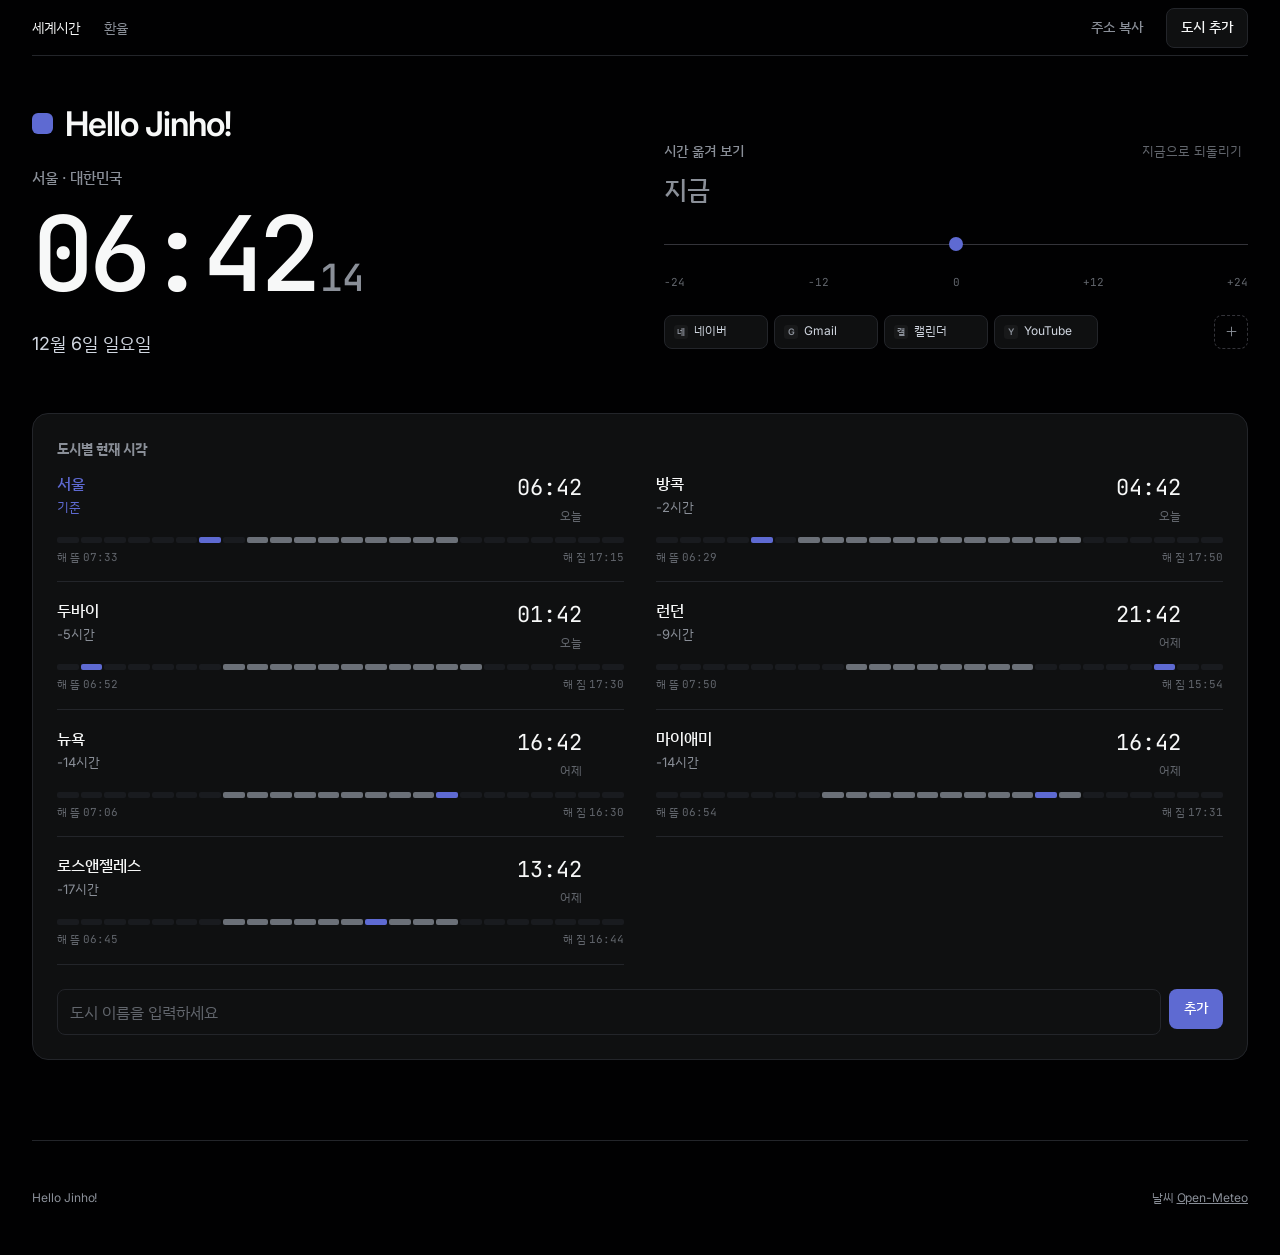
==== index.html @ 1c78a9b0 "Enlarge the wordmark, strip redundant labels, default to 1 unit Start page: the wordmark grows to 34" ====
<!doctype html>
<html lang="ko">
<head>
<meta charset="utf-8">
<meta name="viewport" content="width=device-width, initial-scale=1">
<title>Hello Jinho!</title>
<meta name="description" content="기준 도시의 시각을 중심으로 여러 도시의 지금을 나란히 봅니다.">
<meta name="color-scheme" content="dark">
<meta name="theme-color" content="#010102">
<link rel="preconnect" href="https://api.open-meteo.com" crossorigin>
<link rel="preconnect" href="https://fonts.googleapis.com">
<link rel="preconnect" href="https://fonts.gstatic.com" crossorigin>
<link href="https://fonts.googleapis.com/css2?family=Inter:wght@400;500;600&family=JetBrains+Mono:wght@400;500&family=IBM+Plex+Sans+KR:wght@400;500;600&display=swap" rel="stylesheet">
<link rel="stylesheet" href="meridian.css">
</head>
<body>
<div id="chrome"></div>

<main id="main">
  <div class="wrap">
    <h1 class="sr-only">세계시간</h1>
    <div class="hero">
     <div class="clockbar">

      <section aria-labelledby="refHeading">
        <div id="brand"></div>
        <p class="ref-city" id="refHeading">
          <span id="refName">서울</span> · <span id="refCountry">대한민국</span>
        </p>
        <p class="clock" id="clock" role="timer" aria-live="off">
          <span id="clockHM">--:--</span><span class="sec" id="clockS">--</span>
        </p>
        <div class="hero-meta">
          <span class="date" id="refDate">&nbsp;</span>
        </div>
      </section>

      <section class="shift" aria-labelledby="shiftLabel">
          <div class="shift-head">
            <h2 id="shiftLabel">시간 옮겨 보기</h2>
            <button type="button" class="shift-reset" id="shiftReset" disabled>지금으로 되돌리기</button>
          </div>
          <output class="shift-val" id="shiftVal" for="shiftRange">지금</output>
          <div class="slider">
            <input type="range" id="shiftRange" min="-24" max="24" step="0.5" value="0"
                   aria-labelledby="shiftLabel" aria-describedby="shiftVal">
          </div>
          <div class="slider-ticks" aria-hidden="true">
            <span>-24</span><span>-12</span><span>0</span><span>+12</span><span>+24</span>
          </div>

          <nav class="marks" aria-label="바로가기">
            <div class="marks-row" id="marks"></div>
            <form class="mark-form" id="markForm" hidden>
              <label class="field-label" for="markName" hidden>이름</label>
              <input class="input n" id="markName" placeholder="이름 (선택)" autocomplete="off" spellcheck="false">
              <label class="field-label" for="markUrl" hidden>주소</label>
              <input class="input u" id="markUrl" type="url" placeholder="예: naver.com" autocomplete="off" spellcheck="false">
              <button type="submit" class="btn btn-primary">저장</button>
              <button type="button" class="btn btn-tertiary" id="markCancel">취소</button>
            </form>
            <p class="error" id="markError" role="alert" hidden></p>
          </nav>
      </section>

     </div>

      <section class="panel" aria-labelledby="railHeading" style="margin-top:var(--sp-lg)">
        <h2 class="t-body-sm" id="railHeading" style="margin-bottom:var(--sp-xs)">도시별 현재 시각</h2>
        <div class="rail" id="rail"></div>

        <form class="add-row" id="addForm">
          <label class="field-label" for="addCity" hidden>도시 이름</label>
          <input class="input" id="addCity" name="city" list="cityList" autocomplete="off" spellcheck="false"
                 placeholder="도시 이름을 입력하세요">
          <button type="submit" class="btn btn-primary">추가</button>
        </form>
        <datalist id="cityList"></datalist>
        <p class="error" id="addError" role="alert" hidden></p>
      </section>

    </div>
  </div>
</main>

<div id="pagefoot"></div>

<script src="meridian.js"></script>
<script>
(function () {
  'use strict';
  var $ = function (id) { return document.getElementById(id); };

  document.getElementById('chrome').innerHTML = M.nav('세계시간');
  document.getElementById('brand').innerHTML = M.brandMark();
  document.getElementById('pagefoot').innerHTML =
    M.foot('날씨 <a href="https://open-meteo.com/">Open-Meteo</a>');

  $('navActions').innerHTML =
    '<button type="button" class="btn btn-tertiary" id="copyUrl">주소 복사</button>' +
    '<button type="button" class="btn btn-secondary" id="focusAdd">도시 추가</button>';

  /* ---------- 상태 ---------- */
  var params = new URLSearchParams(location.search);
  var fromUrl = params.get('c');
  var cities;
  if (fromUrl) {
    cities = fromUrl.split(',').map(function (s) { return s.trim(); })
                    .filter(function (s) { return M.CITIES[s]; });
    if (cities.length) M.save('cities', cities);
  }
  if (!cities || !cities.length) cities = M.load('cities', M.DEFAULT_CITIES).slice();
  cities = cities.filter(function (c) { return M.CITIES[c]; });
  if (!cities.length) cities = M.DEFAULT_CITIES.slice();

  var shiftHours = 0;

  /* 도시 이름 자동완성 */
  $('cityList').innerHTML = Object.keys(M.CITIES).map(function (n) {
    return '<option value="' + M.escapeHtml(n) + '"></option>';
  }).join('');

  function refCity() { return cities[0]; }
  function shiftedNow() { return new Date(Date.now() + shiftHours * 3600000); }

  /* 도시별 날씨 캐시: { 도시: {temp, code, isDay} } */
  var wx = {};

  /* ---------- 렌더 ----------
     구조를 만드는 buildRail 과 1초마다 도는 updateTimes 를 나눈다.
     매초 innerHTML 을 갈아치우면 도시마다 SVG 아이콘까지 다시 그리게 된다. */
  function weatherCell(city) {
    var w = wx[city];
    if (w === undefined) {
      return '<div class="rail-wx"><div class="line">' +
             '<span class="skeleton">--.-°</span></div></div>';
    }
    if (w === null) return '<div class="rail-wx"></div>';
    var d = M.describe(w.code);
    return '<div class="rail-wx">' +
      '<div class="line">' + M.iconFor(d[1], w.isDay, 18) +
        '<span class="tmp">' + w.temp.toFixed(1) + '°</span></div>' +
      '<div class="cond">' + d[0] + '</div>' +
    '</div>';
  }

  function buildRail() {
    $('rail').innerHTML = cities.map(function (city, idx) {
      var isRef = idx === 0;
      return '<div class="rail-row' + (isRef ? ' is-ref' : '') +
             '" data-city="' + M.escapeHtml(city) + '">' +
        '<div class="rail-head">' +
          '<div>' +
            '<div class="rail-name">' + M.escapeHtml(city) + '</div>' +
            '<div class="rail-off"></div>' +
          '</div>' +
          weatherCell(city) +
          '<div>' +
            '<div class="rail-time">--:--</div>' +
            '<div class="rail-day"></div>' +
          '</div>' +
          (cities.length > 1
            ? '<button type="button" class="rail-remove" data-remove="' + M.escapeHtml(city) +
              '" aria-label="' + M.escapeHtml(city) + ' 삭제">' + M.icon('close', 15) + '</button>'
            : '<span></span>') +
        '</div>' +
        '<div class="band" role="img" aria-label="' + M.escapeHtml(city) + ' 낮과 밤">' +
          new Array(25).join('<i></i>') +
        '</div>' +
        '<div class="band-legend"></div>' +
      '</div>';
    }).join('');
    updateTimes();
  }

  function updateTimes() {
    var now = shiftedNow();
    var refTz = M.CITIES[refCity()][0];
    var refP = M.tzParts(refTz, now);

    Array.prototype.forEach.call($('rail').children, function (row, idx) {
      var city = row.getAttribute('data-city');
      var meta = M.CITIES[city];
      if (!meta) return;
      var p = M.tzParts(meta[0], now);
      var delta = M.dayDelta(refP, p);

      row.querySelector('.rail-off').textContent =
        idx === 0 ? '기준' : M.formatOffset(M.offsetMinutes(refTz, meta[0], now));
      row.querySelector('.rail-time').textContent = M.pad2(p.hour) + ':' + M.pad2(p.minute);
      row.querySelector('.rail-day').textContent =
        delta === 0 ? '오늘' : delta > 0 ? '내일' : '어제';

      var dl = M.daylight(city, now);
      var bars = row.querySelectorAll('.band i');
      for (var h = 0; h < 24; h++) {
        bars[h].className = (h === p.hour) ? 'now' : (dl.hours[h] ? 'day' : '');
      }
      row.querySelector('.band-legend').innerHTML = dl.setLabel
        ? '<span>해 뜸 <span class="mono">' + dl.riseLabel + '</span></span>' +
          '<span>해 짐 <span class="mono">' + dl.setLabel + '</span></span>'
        : (dl.riseLabel ? '<span>' + dl.riseLabel + '</span>' : '');
    });
  }

  function renderHero() {
    var now = shiftedNow();
    var ref = refCity(), meta = M.CITIES[ref];
    var p = M.tzParts(meta[0], now);
    $('refName').textContent = ref;
    $('refCountry').textContent = meta[3];
    $('clockHM').textContent = M.pad2(p.hour) + ':' + M.pad2(p.minute);
    $('clockS').textContent = M.pad2(p.second);
    $('clock').setAttribute('aria-label',
      ref + ' ' + p.hour + '시 ' + p.minute + '분');
    $('refDate').textContent = M.formatDate(meta[0], now);
  }

  function tick() {
    renderHero();
    updateTimes();
  }

  /* ---------- 날씨: 모든 도시를 한 번에 ---------- */
  function loadWeather() {
    if (!cities.length) return;
    var lats = cities.map(function (c) { return M.CITIES[c][1]; }).join(',');
    var lons = cities.map(function (c) { return M.CITIES[c][2]; }).join(',');

    M.getJSON('https://api.open-meteo.com/v1/forecast?latitude=' + lats +
      '&longitude=' + lons + '&current=temperature_2m,weather_code,is_day&timezone=auto')
      .then(function (data) {
        var list = Array.isArray(data) ? data : [data];
        cities.forEach(function (city, i) {
          var d = list[i];
          if (!d || !d.current) { wx[city] = null; return; }
          wx[city] = {
            temp: d.current.temperature_2m,
            code: d.current.weather_code,
            isDay: d.current.is_day === 1
          };
        });
        buildRail();
      })
      .catch(function () {
        cities.forEach(function (c) { if (wx[c] === undefined) wx[c] = null; });
        buildRail();
      });
  }

  /* ---------- 바로가기 ---------- */
  var marks = M.load('bookmarks', M.DEFAULT_BOOKMARKS).filter(function (b) {
    return b && b.url;
  });

  function renderMarks() {
    $('marks').innerHTML = marks.map(function (b, i) {
      var label = b.name || M.hostOf(b.url);
      return '<span class="mark-item">' +
        '<a href="' + M.escapeHtml(b.url) + '" title="' + M.escapeHtml(label) + '">' +
          '<img src="' + M.escapeHtml(M.faviconUrl(b.url)) + '" alt="" ' +
            'width="14" height="14" loading="lazy" data-letter="' +
            M.escapeHtml(label.slice(0, 1)) + '">' +
          '<span class="label">' + M.escapeHtml(label) + '</span>' +
        '</a>' +
        '<button type="button" class="mark-del" data-mark="' + i +
          '" aria-label="' + M.escapeHtml(label) + ' 바로가기 삭제">' +
          M.icon('close', 12) + '</button>' +
      '</span>';
    }).join('') +
    '<button type="button" class="mark-add" id="markAdd" aria-label="바로가기 추가" ' +
      'title="바로가기 추가">' + M.icon('plus', 15) + '</button>';

    /* 파비콘을 못 받아오면 첫 글자로 바꾼다 */
    Array.prototype.forEach.call($('marks').querySelectorAll('img'), function (img) {
      img.addEventListener('error', function () {
        var s = document.createElement('span');
        s.className = 'letter';
        s.textContent = img.getAttribute('data-letter') || '?';
        s.setAttribute('aria-hidden', 'true');
        if (img.parentNode) img.parentNode.replaceChild(s, img);
      });
    });
    fitLabels();
  }

  /* 이름이 칸을 넘으면 12px 에서 9px 까지 0.5px 씩 줄여 맞춘다 */
  function fitLabels() {
    Array.prototype.forEach.call($('marks').querySelectorAll('.label'), function (el) {
      var size = 12;
      el.style.fontSize = size + 'px';
      while (el.scrollWidth > el.clientWidth && size > 9) {
        size -= 0.5;
        el.style.fontSize = size + 'px';
      }
    });
  }

  /* 웹폰트가 늦게 오면 폭이 달라지므로 한 번 더 맞춘다 */
  if (document.fonts && document.fonts.ready) {
    document.fonts.ready.then(fitLabels);
  }

  $('marks').addEventListener('click', function (e) {
    var add = e.target.closest('#markAdd');
    if (add) {
      $('markForm').hidden = false;
      $('markError').hidden = true;
      $('markUrl').focus();
      return;
    }
    var del = e.target.closest('[data-mark]');
    if (!del) return;
    marks.splice(parseInt(del.getAttribute('data-mark'), 10), 1);
    M.save('bookmarks', marks);
    renderMarks();
  });

  $('markForm').addEventListener('submit', function (e) {
    e.preventDefault();
    var err = $('markError');
    var url = M.normalizeUrl($('markUrl').value);
    if (!url) {
      err.hidden = false;
      err.textContent = '주소를 확인해 주세요. naver.com 처럼 입력하시면 됩니다.';
      $('markUrl').focus();
      return;
    }
    err.hidden = true;
    marks.push({ name: $('markName').value.trim(), url: url });
    M.save('bookmarks', marks);
    $('markName').value = '';
    $('markUrl').value = '';
    $('markForm').hidden = true;
    renderMarks();
  });

  $('markCancel').addEventListener('click', function () {
    $('markForm').hidden = true;
    $('markError').hidden = true;
  });

  /* ---------- 이벤트 ---------- */
  $('shiftRange').addEventListener('input', function (e) {
    shiftHours = parseFloat(e.target.value);
    var out = $('shiftVal'), reset = $('shiftReset');
    if (shiftHours === 0) {
      out.textContent = '지금';
      out.classList.remove('moved');
      reset.disabled = true;
    } else {
      var sign = shiftHours > 0 ? '+' : '-';
      var abs = Math.abs(shiftHours);
      var h = Math.floor(abs), m = Math.round((abs - h) * 60);
      out.textContent = sign + h + '시간' + (m ? ' ' + m + '분' : '');
      out.classList.add('moved');
      reset.disabled = false;
    }
    tick();
  });

  $('shiftReset').addEventListener('click', function () {
    shiftHours = 0;
    $('shiftRange').value = 0;
    $('shiftRange').dispatchEvent(new Event('input'));
  });

  $('addForm').addEventListener('submit', function (e) {
    e.preventDefault();
    var input = $('addCity'), name = input.value.trim(), err = $('addError');
    err.hidden = true;
    if (!name) return;
    if (!M.CITIES[name]) {
      err.hidden = false;
      err.textContent = '“' + name + '” 은 목록에 없습니다. 입력창의 자동완성에서 골라 주세요.';
      input.focus();
      return;
    }
    if (cities.indexOf(name) !== -1) {
      err.hidden = false;
      err.textContent = '“' + name + '” 은 이미 있습니다.';
      input.focus();
      return;
    }
    cities.push(name);
    M.save('cities', cities);
    input.value = '';
    buildRail();          // 새 도시는 날씨가 올 때까지 자리만 잡아 둔다
    renderHero();
    loadWeather();
  });

  $('rail').addEventListener('click', function (e) {
    var btn = e.target.closest('[data-remove]');
    if (!btn) return;
    var name = btn.getAttribute('data-remove');
    var wasRef = cities[0] === name;
    cities = cities.filter(function (c) { return c !== name; });
    delete wx[name];
    M.save('cities', cities);
    buildRail();
    renderHero();
    if (wasRef) loadWeather();
  });

  $('copyUrl').addEventListener('click', function () {
    var url = location.origin + location.pathname + '?c=' + encodeURIComponent(cities.join(','));
    var btn = this;
    navigator.clipboard.writeText(url).then(function () {
      var old = btn.textContent;
      btn.textContent = '복사했습니다';
      setTimeout(function () { btn.textContent = old; }, 1600);
    }, function () {
      window.prompt('아래 주소를 복사하세요', url);
    });
  });

  $('focusAdd').addEventListener('click', function () { $('addCity').focus(); });

  /* ---------- 시작 ---------- */
  renderMarks();
  buildRail();
  renderHero();
  loadWeather();
  setInterval(tick, 1000);
  setInterval(loadWeather, 15 * 60 * 1000);
})();
</script>
</body>
</html>
---- meridian.css ----
/* Meridian — 세계시간 · 날씨 · 환율
   Tokens transcribed from DESIGN.md (Linear-design-analysis, version alpha).
   Dark canvas only: DESIGN.md documents no light theme. */

:root{
  /* colors */
  --primary:#5e6ad2; --on-primary:#ffffff; --primary-hover:#828fff; --primary-focus:#5e69d1;
  --ink:#f7f8f8; --ink-muted:#d0d6e0; --ink-subtle:#8a8f98; --ink-tertiary:#62666d;
  --canvas:#010102; --surface-1:#0f1011; --surface-2:#141516; --surface-3:#18191a;
  --hairline:#23252a; --hairline-strong:#34343a; --hairline-tertiary:#3e3e44;

  /* 날씨 아이콘 색. 이전 버전 index.html 의 다크모드 팔레트를 이어받았다.
     DESIGN.md 는 액센트 하나만 쓰라고 하지만, 날씨는 색이 곧 정보라
     여기서만 예외를 둔다. UI 요소에는 쓰지 않는다. */
  --wx-sun:#E9A83A; --wx-partly:#C9A25E; --wx-moon:#93A2B8;
  --wx-cloud:#8B94A2; --wx-rain:#5AA3E0; --wx-snow:#9CC4E6;
  --wx-storm:#D98C3A; --wx-mist:#7E8894;

  /* radius */
  --r-xs:4px; --r-sm:6px; --r-md:8px; --r-lg:12px; --r-xl:16px; --r-pill:9999px;

  /* spacing */
  --sp-xxs:4px; --sp-xs:8px; --sp-sm:12px; --sp-md:16px; --sp-lg:24px;
  --sp-xl:32px; --sp-xxl:48px; --sp-section:80px;

  /* type */
  --sans:"Inter","IBM Plex Sans KR",-apple-system,BlinkMacSystemFont,"Segoe UI",
         "Apple SD Gothic Neo","Malgun Gothic",Roboto,sans-serif;
  --mono:"JetBrains Mono",ui-monospace,"SF Mono",Menlo,Consolas,monospace;

  --z-nav:10;
}

*,*::before,*::after{box-sizing:border-box}
[hidden]{display:none !important}
html{
  -webkit-text-size-adjust:100%;
  color-scheme:dark;                 /* 네이티브 컨트롤과 스크롤바를 어둡게 */
  scroll-behavior:smooth;
}
@media (prefers-reduced-motion: reduce){html{scroll-behavior:auto}}
body{
  margin:0;background:var(--canvas);color:var(--ink);
  font-family:var(--sans);font-size:16px;line-height:1.5;letter-spacing:-.05px;
  -webkit-font-smoothing:antialiased;-moz-osx-font-smoothing:grayscale;
}
h1,h2,h3,p{margin:0}
button,input,select{font:inherit;color:inherit}
button,a,input,select,[role="button"]{
  touch-action:manipulation;
  -webkit-tap-highlight-color:rgba(94,106,210,.24);
}

:focus-visible{
  outline:2px solid var(--primary-focus);outline-offset:2px;border-radius:var(--r-xs);
}

/* 고정 헤더에 제목이 가리지 않도록 */
h1,h2,h3,section[id],[id]{scroll-margin-top:72px}

/* 긴 도시 이름과 통화 이름이 칸을 밀어내지 않게 */
.rail-name,.wx-card .nm,.fx-card .nm,.ref-city{overflow-wrap:anywhere}

.skip{
  position:absolute;left:-9999px;top:0;background:var(--surface-2);color:var(--ink);
  padding:10px 14px;border-radius:var(--r-md);z-index:100;
}
.skip:focus{left:var(--sp-xl);top:var(--sp-xs)}

.wrap{
  max-width:1280px;margin:0 auto;
  padding-inline:max(var(--sp-xl), env(safe-area-inset-left), env(safe-area-inset-right));
}

/* 화면에서는 숨기고 보조기기에는 읽히는 제목 */
.sr-only{
  position:absolute;width:1px;height:1px;padding:0;margin:-1px;
  overflow:hidden;clip:rect(0 0 0 0);white-space:nowrap;border:0;
}

/* ---------- type scale (DESIGN.md typography tokens) ---------- */
.t-display{font-size:40px;font-weight:600;line-height:1.15;letter-spacing:-1px;text-wrap:balance}
.t-headline{font-size:28px;font-weight:600;line-height:1.2;letter-spacing:-.6px;text-wrap:balance}
.t-card{font-size:22px;font-weight:500;line-height:1.25;letter-spacing:-.4px;text-wrap:balance}
.t-lead{font-size:18px;font-weight:400;line-height:1.5;letter-spacing:-.1px;color:var(--ink-muted)}
.t-body-sm{font-size:14px;line-height:1.5;color:var(--ink-subtle)}
.t-caption{font-size:12px;line-height:1.4;color:var(--ink-subtle)}
.mono{font-family:var(--mono);font-variant-numeric:tabular-nums}
.measure{max-width:56ch}

/* ---------- nav (top-nav: 56px, canvas, single line) ---------- */
.nav{
  height:56px;display:flex;align-items:center;gap:var(--sp-lg);
  border-bottom:1px solid var(--hairline);font-size:14px;
  position:sticky;top:0;background:var(--canvas);z-index:var(--z-nav);
}
/* 브랜드: 내비게이션이 아니라 각 페이지 머리에 놓는다 */
.brand-hero{
  display:flex;align-items:center;gap:12px;
  font-size:34px;font-weight:600;line-height:1.15;letter-spacing:-1px;color:var(--ink);
  margin-bottom:var(--sp-lg);
}
.brand-hero span{
  width:21px;height:21px;border-radius:var(--r-sm);background:var(--primary);flex:none;
}
.nav-links{display:flex;gap:var(--sp-lg)}
.nav-links a{color:var(--ink-subtle);text-decoration:none;padding:4px 0}
.nav-links a:hover{color:var(--ink-muted)}
.nav-links a[aria-current="page"]{color:var(--ink)}
.nav-actions{margin-left:auto;display:flex;gap:var(--sp-xs);align-items:center}

/* ---------- buttons ---------- */
.btn{
  display:inline-flex;align-items:center;justify-content:center;gap:6px;
  font-size:14px;font-weight:500;line-height:1.2;white-space:nowrap;
  min-height:40px;padding:8px 14px;border-radius:var(--r-md);
  border:1px solid transparent;background:none;cursor:pointer;
  transition:background-color .15s ease,border-color .15s ease,color .15s ease;
}
.btn:active{transform:translateY(1px)}
.btn-primary{background:var(--primary);color:var(--on-primary)}
.btn-primary:hover{background:var(--primary-hover)}
.btn-secondary{background:var(--surface-1);color:var(--ink);border-color:var(--hairline)}
.btn-secondary:hover{background:var(--surface-2);border-color:var(--hairline-strong)}
.btn-tertiary{color:var(--ink-subtle)}
.btn-tertiary:hover{color:var(--ink)}
.btn:disabled{color:var(--ink-tertiary);cursor:default;background:var(--surface-1)}
.btn-icon{min-height:40px;width:40px;padding:0}

/* ---------- surfaces ---------- */
.panel{background:var(--surface-1);border:1px solid var(--hairline);border-radius:var(--r-xl);padding:var(--sp-lg)}
.card{background:var(--surface-1);border:1px solid var(--hairline);border-radius:var(--r-lg);padding:var(--sp-lg)}
.badge{
  display:inline-block;background:var(--surface-2);color:var(--ink-muted);
  font-size:12px;line-height:1.4;border-radius:var(--r-pill);padding:3px 10px;
}

/* one 80px rhythm; the rule IS the section boundary, never doubled up */
.section{padding:var(--sp-section) 0;border-top:1px solid var(--hairline)}
.section > h2{margin-bottom:var(--sp-lg)}

/* ---------- inputs ---------- */
.field-label{display:block;font-size:12px;color:var(--ink-subtle);margin-bottom:var(--sp-xs)}
.input{
  width:100%;background:var(--surface-1);color:var(--ink);
  border:1px solid var(--hairline);border-radius:var(--r-md);
  padding:10px 12px;min-height:44px;
}
.input::placeholder{color:var(--ink-tertiary)}
.input:focus-visible{border-color:var(--hairline-strong);outline:2px solid var(--primary-focus);outline-offset:1px}

/* ---------- states ---------- */
.state{color:var(--ink-subtle);font-size:14px}
.state[hidden]{display:none}
.error{color:var(--ink-muted);font-size:14px}
.error a,.error button{color:var(--primary);text-decoration:underline;background:none;border:none;cursor:pointer;padding:0;font-size:inherit}

.skeleton{
  background:var(--surface-2);border-radius:var(--r-xs);
  color:transparent;display:inline-block;min-width:3ch;
}
@media (prefers-reduced-motion: no-preference){
  .skeleton{animation:pulse 1.4s ease-in-out infinite}
  @keyframes pulse{0%,100%{opacity:.45}50%{opacity:.8}}
}

.reveal{opacity:0}
@media (prefers-reduced-motion: no-preference){
  .reveal{animation:rise .45s cubic-bezier(.16,1,.3,1) forwards}
  @keyframes rise{from{opacity:0;transform:translateY(8px)}to{opacity:1;transform:none}}
}
@media (prefers-reduced-motion: reduce){
  .reveal{opacity:1;animation:none}
  *{transition-duration:.01ms !important}
}

/* ---------- footer ---------- */
.foot{
  border-top:1px solid var(--hairline);padding:var(--sp-xxl) 0;
  display:flex;gap:var(--sp-lg);flex-wrap:wrap;align-items:center;
  color:var(--ink-subtle);font-size:12px;
}
.foot a{color:var(--ink-subtle)}
.foot a:hover{color:var(--ink)}
.foot .src{margin-left:auto}

/* ---------- shared: city chips / remove ---------- */
.chiprow{display:flex;flex-wrap:wrap;gap:var(--sp-xs);align-items:center}
.chip{
  display:inline-flex;align-items:center;gap:6px;background:var(--surface-1);
  border:1px solid var(--hairline);border-radius:var(--r-pill);
  padding:5px 6px 5px 12px;font-size:13px;color:var(--ink-muted);min-height:34px;
}
.chip button{
  width:22px;height:22px;border:none;background:none;color:var(--ink-tertiary);
  border-radius:var(--r-pill);cursor:pointer;line-height:1;display:grid;place-items:center;
}
.chip button:hover{color:var(--ink);background:var(--surface-3)}

/* =========================================================
   world time
   ========================================================= */
.hero{padding:var(--sp-xxl) 0 var(--sp-section)}
/* 시계 띠: 왼쪽 시각, 오른쪽 시간 이동. 아래로 도시 패널이 폭 전체를 쓴다. */
.clockbar{
  display:grid;grid-template-columns:minmax(0,1fr) minmax(0,1fr);
  gap:var(--sp-xxl);align-items:end;padding-bottom:var(--sp-xl);
}
.clockbar > section{min-width:0}

.ref-city{font-size:15px;font-weight:500;color:var(--ink-subtle);margin-bottom:var(--sp-sm)}
.clock{
  font-family:var(--mono);font-weight:500;font-variant-numeric:tabular-nums;
  font-size:clamp(60px,8.5vw,104px);line-height:1;letter-spacing:-.05em;margin:0;
}
.clock .sec{font-size:.36em;letter-spacing:-.02em;color:var(--ink-subtle);margin-left:.12em}
.hero-meta{margin-top:var(--sp-lg);display:flex;gap:var(--sp-md);align-items:center;flex-wrap:wrap}
.hero-meta .date{font-size:18px;color:var(--ink-muted)}

.shift{padding-bottom:var(--sp-xs)}
.shift-head{display:flex;align-items:baseline;justify-content:space-between;gap:var(--sp-md)}
.shift-head h2{font-size:14px;font-weight:500;color:var(--ink-subtle)}
/* 한글이 섞이므로 본문 글꼴을 쓴다. mono 는 한글 글리프가 없어 자간이 벌어진다. */
.shift-val{
  display:block;font-size:26px;font-weight:500;line-height:1.25;letter-spacing:-.5px;
  font-variant-numeric:tabular-nums;color:var(--ink-subtle);margin-top:var(--sp-xs);
}
.shift-val.moved{color:var(--primary)}
.shift-reset{
  font-size:13px;color:var(--primary);background:none;border:none;cursor:pointer;
  padding:4px 6px;border-radius:var(--r-sm);
}
.shift-reset:hover:not([disabled]){background:var(--surface-1)}
.shift-reset[disabled]{color:var(--ink-tertiary);cursor:default}

.slider{position:relative;margin-top:var(--sp-md);padding:6px 0}
.slider input[type=range]{
  -webkit-appearance:none;appearance:none;width:100%;height:32px;
  background:transparent;cursor:pointer;display:block;margin:0;
}
.slider input::-webkit-slider-runnable-track{height:1px;background:var(--hairline-strong)}
.slider input::-moz-range-track{height:1px;background:var(--hairline-strong)}
.slider input::-webkit-slider-thumb{
  -webkit-appearance:none;width:14px;height:14px;border-radius:var(--r-pill);
  background:var(--primary);border:none;margin-top:-6.5px;
}
.slider input::-moz-range-thumb{
  width:14px;height:14px;border-radius:var(--r-pill);background:var(--primary);border:none;
}
.slider-ticks{
  display:flex;justify-content:space-between;margin-top:var(--sp-xs);
  font-family:var(--mono);font-size:11px;color:var(--ink-tertiary);
}

/* ---------- 바로가기 (크롬 북마크바 자리) ---------- */
.marks{margin-top:var(--sp-lg)}
.marks-row{display:flex;flex-wrap:wrap;gap:6px;align-items:center}
.mark-item{
  position:relative;display:inline-flex;width:104px;   /* 폭을 하나로 통일 */
  background:var(--surface-1);border:1px solid var(--hairline);
  border-radius:var(--r-md);
}
.mark-item:hover{background:var(--surface-2);border-color:var(--hairline-strong)}
.mark-item > a{
  display:flex;align-items:center;gap:6px;flex:1;min-width:0;
  padding:0 9px;min-height:32px;border-radius:var(--r-md);
  color:var(--ink-muted);text-decoration:none;
}
.mark-item:hover > a{color:var(--ink)}
.mark-item img{width:14px;height:14px;border-radius:3px;flex:none}
.mark-item .letter{
  width:14px;height:14px;border-radius:3px;flex:none;
  background:var(--surface-3);color:var(--ink-subtle);
  display:grid;place-items:center;font-size:9px;font-weight:600;text-transform:uppercase;
}
/* 글씨가 칸을 넘으면 스크립트가 크기를 줄인다. 그래도 넘치면 말줄임 */
.mark-item .label{
  min-width:0;flex:1;overflow:hidden;white-space:nowrap;text-overflow:ellipsis;
  font-size:12px;line-height:1.2;
}
/* 삭제 버튼은 겹쳐 띄워 이름이 쓸 폭을 뺏지 않게 한다 */
.mark-del{
  position:absolute;right:3px;top:50%;transform:translateY(-50%);
  width:20px;height:20px;padding:0;border:none;border-radius:var(--r-xs);
  background:var(--surface-3);color:var(--ink-subtle);cursor:pointer;
  display:grid;place-items:center;opacity:0;transition:opacity .15s ease;
}
.mark-item:hover .mark-del,.mark-del:focus-visible{opacity:1}
.mark-del:hover{color:var(--ink);background:var(--hairline-strong)}

.mark-add{
  margin-left:auto;                                    /* 오른쪽 끝으로 */
  width:34px;height:34px;padding:0;
  display:inline-flex;align-items:center;justify-content:center;
  background:none;border:1px dashed var(--hairline-strong);border-radius:var(--r-md);
  color:var(--ink-subtle);cursor:pointer;
}
.mark-add:hover{color:var(--ink);border-color:var(--ink-tertiary)}

.mark-form{display:flex;gap:var(--sp-xs);margin-top:var(--sp-xs);flex-wrap:wrap}
.mark-form .input{min-height:40px;padding:8px 10px;font-size:14px}
.mark-form .n{flex:0 1 130px}
.mark-form .u{flex:1 1 200px;min-width:0}

/* city rail: 두 열로 깔아 패널이 세로로 길어지지 않게 한다 */
.rail{display:grid;grid-template-columns:repeat(2,minmax(0,1fr));column-gap:var(--sp-xl)}
.rail-row{padding:var(--sp-md) 0;border-bottom:1px solid var(--hairline);min-width:0}
.rail-row:nth-child(-n+2){padding-top:var(--sp-xxs)}
.rail-head{
  display:grid;grid-template-columns:minmax(0,1fr) auto auto auto;
  gap:var(--sp-md);align-items:start;
}
.rail-name{font-size:16px;font-weight:500}
.rail-off{font-size:13px;color:var(--ink-subtle);margin-top:3px}
.rail-time{font-family:var(--mono);font-size:22px;font-variant-numeric:tabular-nums;text-align:right}
.rail-day{font-size:12px;color:var(--ink-tertiary);text-align:right;margin-top:3px}

/* 도시별 날씨: 아이콘 + 기온 한 줄, 그 아래 상태 */
.rail-wx{text-align:right;min-width:0}
.rail-wx .line{display:flex;align-items:center;justify-content:flex-end;gap:6px}
.rail-wx svg{flex:none}

/* 날씨별 아이콘 색 */
.wx-clear{color:var(--wx-sun)}
.wx-partly{color:var(--wx-partly)}
.wx-moon{color:var(--wx-moon)}
.wx-cloud{color:var(--wx-cloud)}
.wx-rain{color:var(--wx-rain)}
.wx-snow{color:var(--wx-snow)}
.wx-storm{color:var(--wx-storm)}
.wx-mist{color:var(--wx-mist)}
.rail-wx .tmp{
  font-family:var(--mono);font-size:18px;font-variant-numeric:tabular-nums;color:var(--ink-muted);
}
.rail-wx .cond{font-size:12px;color:var(--ink-tertiary);margin-top:3px;overflow-wrap:anywhere}
.rail-row.is-ref .rail-name,.rail-row.is-ref .rail-off{color:var(--primary)}
.rail-row .rail-remove{
  width:26px;height:26px;border:none;background:none;color:var(--ink-tertiary);
  border-radius:var(--r-sm);cursor:pointer;opacity:0;transition:opacity .15s ease;
  display:grid;place-items:center;flex:none;
}
.rail-row:hover .rail-remove,.rail-remove:focus-visible{opacity:1}
.rail-remove:hover{color:var(--ink);background:var(--surface-3)}

/* day/night band: 24 real hour cells, sunrise/sunset derived */
.band{display:flex;gap:2px;margin-top:var(--sp-sm)}
.band i{flex:1;height:6px;border-radius:2px;background:#191b1f}
.band i.day{background:#6b7078}
.band i.now{background:var(--primary)}
.band-legend{
  display:flex;justify-content:space-between;margin-top:6px;
  font-size:11px;color:var(--ink-tertiary);
}
.band-legend .mono{font-size:11px}

.add-row{display:flex;gap:var(--sp-xs);align-items:flex-start;margin-top:var(--sp-lg)}
.add-row .input{flex:1}
.add-hint{font-size:12px;color:var(--ink-tertiary);margin-top:var(--sp-xs)}

/* =========================================================
   weather
   ========================================================= */
.wx-hero{padding:var(--sp-xxl) 0 var(--sp-xl)}
.wx-top{display:flex;align-items:center;gap:var(--sp-xl);flex-wrap:wrap}
.wx-temp{
  font-family:var(--mono);font-weight:500;font-variant-numeric:tabular-nums;
  font-size:clamp(60px,8vw,104px);line-height:1;letter-spacing:-.075em;margin:0;
}
.wx-temp .deg{font-size:.46em;color:var(--ink-subtle);letter-spacing:-.02em}
.wx-cond{font-size:28px;font-weight:600;letter-spacing:-.6px}
.wx-place{font-size:15px;color:var(--ink-subtle);margin-top:6px}
.wx-icon{color:var(--ink-muted);flex:none}

.wx-facts{
  display:grid;grid-template-columns:repeat(auto-fit,minmax(120px,1fr));
  gap:var(--sp-lg);margin-top:var(--sp-xl);padding-top:var(--sp-lg);
  border-top:1px solid var(--hairline);
}
.wx-facts dt{font-size:12px;color:var(--ink-subtle)}
.wx-facts dd{font-family:var(--mono);font-size:20px;margin:6px 0 0}

.hours{
  display:flex;gap:var(--sp-xs);overflow-x:auto;padding-bottom:var(--sp-xs);
  scroll-snap-type:x proximity;overscroll-behavior-x:contain;
}
.hour{
  flex:1 0 84px;scroll-snap-align:start;background:var(--surface-1);
  border:1px solid var(--hairline);border-radius:var(--r-lg);
  padding:var(--sp-md) var(--sp-sm);text-align:center;
}
.hour .h{font-family:var(--mono);font-size:12px;color:var(--ink-subtle)}
.hour .i{margin:10px auto;display:block;color:var(--ink-muted)}
.hour .t{font-family:var(--mono);font-size:17px}
.hour.is-now{background:var(--surface-2);border-color:var(--hairline-strong)}
.hour.is-now .h{color:var(--primary)}

.wx-grid{display:grid;grid-template-columns:repeat(3,1fr);gap:var(--sp-md)}
.wx-card{
  background:var(--surface-1);border:1px solid var(--hairline);border-radius:var(--r-lg);
  padding:var(--sp-lg);display:flex;flex-direction:column;gap:var(--sp-md);min-height:168px;
}
.wx-card.span-2{grid-column:span 2}
.wx-card.span-3{grid-column:span 3}
.wx-card .row{display:flex;justify-content:space-between;align-items:flex-start;gap:var(--sp-md)}
.wx-card .nm{font-size:17px;font-weight:500}
.wx-card .sub{font-size:13px;color:var(--ink-subtle);margin-top:4px}
.wx-card .val{font-family:var(--mono);font-size:38px;line-height:1;letter-spacing:-.04em;margin-top:auto}
.wx-card .rng{font-size:13px;color:var(--ink-subtle);margin-top:var(--sp-xs)}

/* =========================================================
   exchange
   ========================================================= */
.fx-hero{padding:var(--sp-xxl) 0 var(--sp-section)}
.fx-split{display:grid;grid-template-columns:minmax(0,1fr) minmax(0,.85fr);gap:var(--sp-xxl);align-items:end}

.conv{display:grid;grid-template-columns:minmax(0,1fr) auto minmax(0,1fr);gap:var(--sp-md);align-items:end}
.leg-field{
  display:flex;align-items:baseline;gap:var(--sp-sm);
  border-bottom:1px solid var(--hairline-strong);padding-bottom:var(--sp-sm);
}
.leg-field select{
  font-family:var(--mono);font-size:15px;color:var(--ink-subtle);
  background-color:var(--canvas);border:none;border-radius:var(--r-xs);
  padding:2px 0;cursor:pointer;flex:none;
}
.leg-field select:hover{color:var(--ink)}
.leg-field select option{background-color:var(--surface-2);color:var(--ink)}
.leg-field .amt{
  font-family:var(--mono);font-size:clamp(34px,4.2vw,52px);font-weight:500;
  line-height:1.05;letter-spacing:-.04em;font-variant-numeric:tabular-nums;
  background:none;border:none;padding:0;width:100%;min-width:0;text-align:right;
}
/* outline 을 없애는 대신 밑줄을 액센트로 바꿔 초점을 드러낸다 */
.leg-field .amt:focus{outline:none}
.leg-field:focus-within{border-bottom-color:var(--primary-focus);box-shadow:0 1px 0 var(--primary-focus)}
.leg-field.is-out{border-bottom-color:var(--primary)}
.leg-field.is-out .amt{color:var(--primary)}
.swap{
  min-height:40px;width:40px;padding:0;border-radius:var(--r-md);
  background:var(--surface-1);border:1px solid var(--hairline);color:var(--ink-subtle);
  display:grid;place-items:center;cursor:pointer;margin-bottom:6px;
}
.swap:hover{color:var(--ink);border-color:var(--hairline-strong)}
.fx-rate{margin-top:var(--sp-lg);font-size:15px;color:var(--ink-muted)}
.fx-rate b{font-family:var(--mono);font-weight:500;color:var(--ink)}

.trend{background:var(--surface-1);border:1px solid var(--hairline);border-radius:var(--r-xl);padding:var(--sp-lg)}
.trend-head{display:flex;justify-content:space-between;align-items:baseline;gap:var(--sp-md)}
.trend-head h2{font-size:14px;font-weight:500;color:var(--ink-subtle)}
.trend-now{font-family:var(--mono);font-size:22px}
.trend svg{display:block;width:100%;height:120px;margin-top:var(--sp-md);padding:6px 0;overflow:visible}
.trend polyline{fill:none;stroke:var(--primary);stroke-width:1.5;stroke-linecap:round;stroke-linejoin:round;vector-effect:non-scaling-stroke}
.trend-axis{display:flex;justify-content:space-between;margin-top:var(--sp-xs);font-family:var(--mono);font-size:11px;color:var(--ink-tertiary)}

.fx-grid{display:grid;grid-template-columns:repeat(3,1fr);gap:var(--sp-md)}
.fx-card{position:relative;background:var(--surface-1);border:1px solid var(--hairline);border-radius:var(--r-lg);padding:var(--sp-lg)}
.fx-card .top{display:flex;justify-content:space-between;align-items:baseline;gap:var(--sp-xs)}
.fx-card .code{font-family:var(--mono);font-size:14px;color:var(--ink-subtle)}
.fx-card .delta{font-family:var(--mono);font-size:13px;color:var(--ink-subtle)}
.fx-card .nm{font-size:13px;color:var(--ink-tertiary);margin-top:4px}
.fx-card .val{font-family:var(--mono);font-size:30px;line-height:1.1;letter-spacing:-.04em;margin-top:var(--sp-md)}
.fx-card .prev{font-family:var(--mono);font-size:13px;color:var(--ink-subtle);margin-top:6px}
.fx-card svg{display:block;width:100%;height:40px;margin-top:var(--sp-md);overflow:visible}
.fx-card polyline{fill:none;stroke:var(--ink-tertiary);stroke-width:1.25;stroke-linecap:round;stroke-linejoin:round;vector-effect:non-scaling-stroke}
.fx-card.is-lead polyline{stroke:var(--primary)}
.fx-card .rail-remove{position:absolute;top:var(--sp-sm);right:var(--sp-sm);opacity:0}
.fx-card:hover .rail-remove,.fx-card .rail-remove:focus-visible{opacity:1}

/* =========================================================
   responsive
   ========================================================= */
@media (max-width:1024px){
  .wx-grid,.fx-grid{grid-template-columns:repeat(2,1fr)}
  .wx-card.span-2,.wx-card.span-3{grid-column:span 2}
}
@media (max-width:860px){
  .clockbar,.fx-split{grid-template-columns:1fr;gap:var(--sp-xl)}
  .clockbar{align-items:start}
  .rail{grid-template-columns:1fr;column-gap:0}
  .rail-row:nth-child(-n+2){padding-top:var(--sp-md)}
  .rail-row:first-child{padding-top:var(--sp-xxs)}
  .fx-split{align-items:stretch}
}
@media (max-width:768px){
  :root{--sp-section:56px}
  .wrap{padding-inline:max(var(--sp-md), env(safe-area-inset-left), env(safe-area-inset-right))}
  .nav{gap:var(--sp-sm)}
  .nav-links{margin-left:var(--sp-xs);gap:var(--sp-md)}
  .nav-actions .btn-tertiary{display:none}
  .t-display{font-size:30px;letter-spacing:-.6px}
  .t-headline{font-size:22px;letter-spacing:-.4px}
  .wx-grid,.fx-grid{grid-template-columns:1fr}
  .wx-card.span-2,.wx-card.span-3{grid-column:span 1}
  .wx-top{gap:var(--sp-md)}
  .wx-cond{font-size:22px}
  .conv{grid-template-columns:1fr;gap:var(--sp-lg)}
  .swap{margin:0;justify-self:start;transform:rotate(90deg)}
  .leg-field .amt{text-align:left}
  .hour{flex:0 0 76px}
  .foot{flex-direction:column;align-items:flex-start;gap:var(--sp-xs)}
  .foot .src{margin-left:0}
  /* 손가락으로 누르는 화면에서는 작은 버튼을 키운다 */
  /* 좁은 화면: 이름과 시각을 위 줄, 날씨를 아래 줄로 내린다 */
  .rail-head{grid-template-columns:minmax(0,1fr) auto auto;row-gap:var(--sp-xs)}
  .rail-wx{grid-row:2;grid-column:1/-1;text-align:left;display:flex;align-items:center;gap:8px}
  .rail-wx .line{justify-content:flex-start}
  .rail-wx .cond{margin-top:0}
  .rail-remove{opacity:1 !important;width:40px;height:40px}
  .shift-reset{min-height:40px;display:inline-flex;align-items:center}
  .nav-links a{padding:10px 0}
}
@media (pointer: coarse){
  .rail-remove{opacity:1;width:40px;height:40px}
  .shift-reset{min-height:40px;display:inline-flex;align-items:center}
}
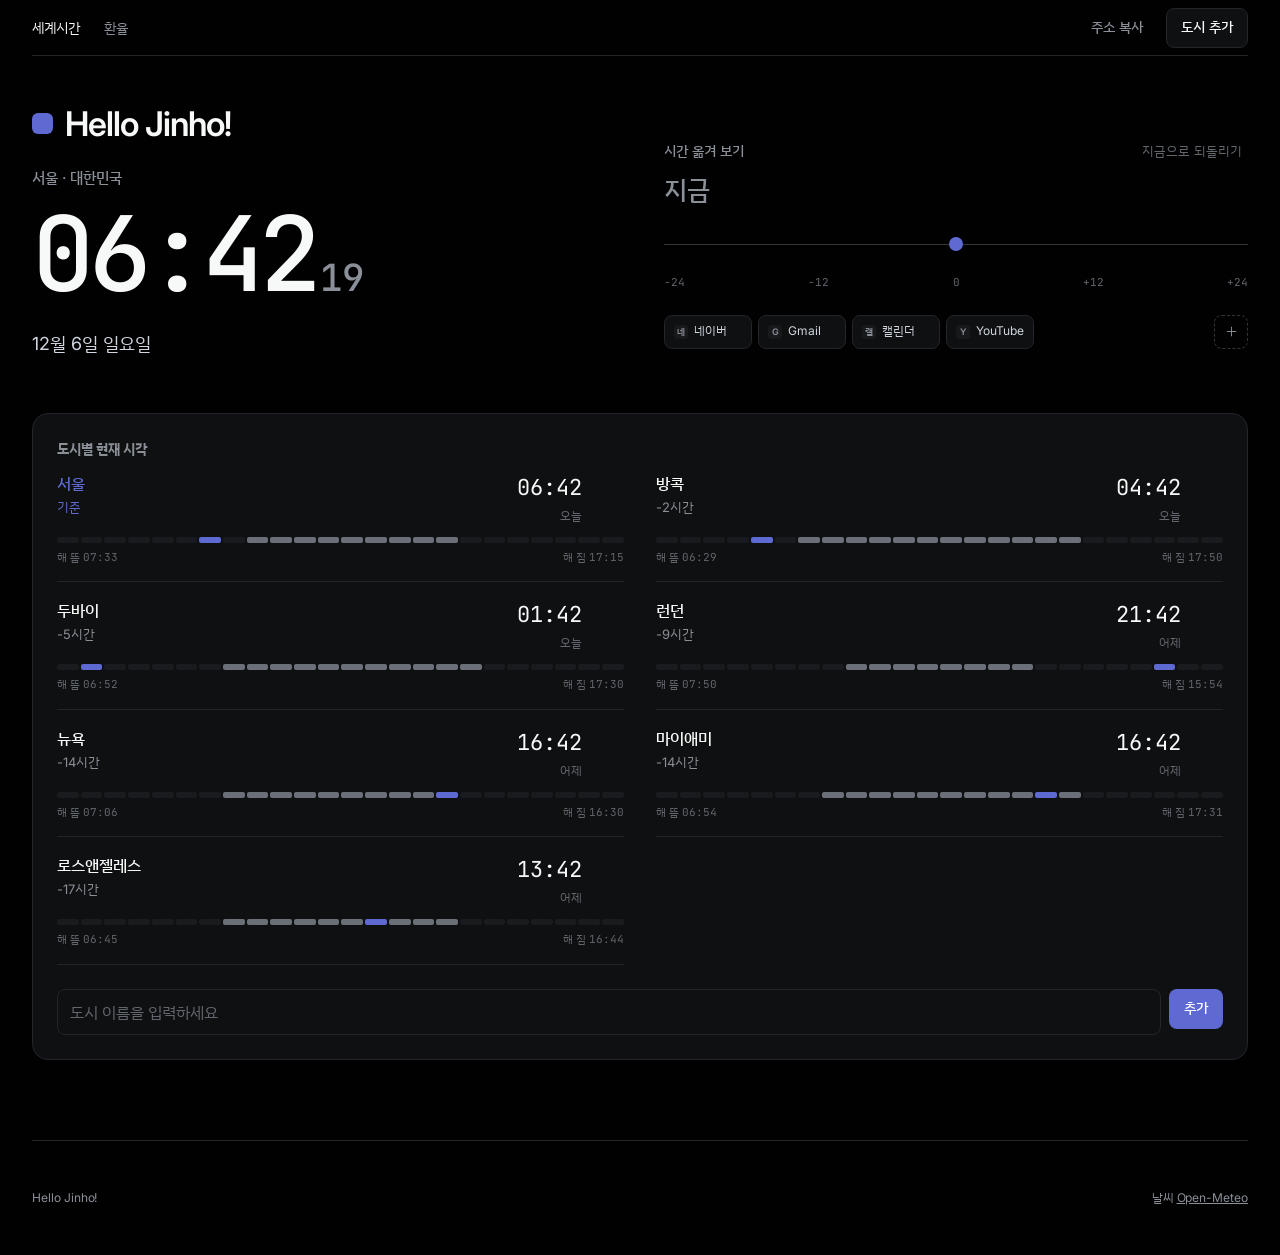
==== commit 72a8617c: "Let bookmarks carry a chosen icon, refresh rates on a schedule Two Google Docs links both render the" ====
--- a/index.html
+++ b/index.html
@@ -52,12 +52,16 @@
           <nav class="marks" aria-label="바로가기">
             <div class="marks-row" id="marks"></div>
             <form class="mark-form" id="markForm" hidden>
+              <label class="field-label" for="markIcon" hidden>아이콘</label>
+              <input class="input i" id="markIcon" placeholder="아이콘" maxlength="2"
+                     autocomplete="off" spellcheck="false" aria-describedby="markHint">
               <label class="field-label" for="markName" hidden>이름</label>
               <input class="input n" id="markName" placeholder="이름 (선택)" autocomplete="off" spellcheck="false">
               <label class="field-label" for="markUrl" hidden>주소</label>
               <input class="input u" id="markUrl" type="url" placeholder="예: naver.com" autocomplete="off" spellcheck="false">
               <button type="submit" class="btn btn-primary">저장</button>
               <button type="button" class="btn btn-tertiary" id="markCancel">취소</button>
+              <p class="add-hint" id="markHint">아이콘 칸에 이모지를 넣으면 그 그림이 대신 나옵니다. 비우면 사이트 아이콘을 씁니다.</p>
             </form>
             <p class="error" id="markError" role="alert" hidden></p>
           </nav>
@@ -256,16 +260,21 @@
   function renderMarks() {
     $('marks').innerHTML = marks.map(function (b, i) {
       var label = b.name || M.hostOf(b.url);
+      var glyph = b.icon
+        ? '<span class="emoji" aria-hidden="true">' + M.escapeHtml(b.icon) + '</span>'
+        : '<img src="' + M.escapeHtml(M.faviconUrl(b.url)) + '" alt="" ' +
+          'width="14" height="14" loading="lazy" data-letter="' +
+          M.escapeHtml(label.slice(0, 1)) + '">';
       return '<span class="mark-item">' +
         '<a href="' + M.escapeHtml(b.url) + '" title="' + M.escapeHtml(label) + '">' +
-          '<img src="' + M.escapeHtml(M.faviconUrl(b.url)) + '" alt="" ' +
-            'width="14" height="14" loading="lazy" data-letter="' +
-            M.escapeHtml(label.slice(0, 1)) + '">' +
-          '<span class="label">' + M.escapeHtml(label) + '</span>' +
+          glyph + '<span class="label">' + M.escapeHtml(label) + '</span>' +
         '</a>' +
-        '<button type="button" class="mark-del" data-mark="' + i +
-          '" aria-label="' + M.escapeHtml(label) + ' 바로가기 삭제">' +
-          M.icon('close', 12) + '</button>' +
+        '<span class="mark-tools">' +
+          '<button type="button" data-edit="' + i + '" aria-label="' +
+            M.escapeHtml(label) + ' 바로가기 편집">' + M.icon('pencil', 11) + '</button>' +
+          '<button type="button" data-mark="' + i + '" aria-label="' +
+            M.escapeHtml(label) + ' 바로가기 삭제">' + M.icon('close', 11) + '</button>' +
+        '</span>' +
       '</span>';
     }).join('') +
     '<button type="button" class="mark-add" id="markAdd" aria-label="바로가기 추가" ' +
@@ -301,18 +310,36 @@
     document.fonts.ready.then(fitLabels);
   }
 
+  var editing = -1;   /* 편집 중인 바로가기 번호, -1 이면 새로 추가 */
+
+  function openMarkForm(index) {
+    editing = (typeof index === 'number') ? index : -1;
+    var b = editing >= 0 ? marks[editing] : { icon: '', name: '', url: '' };
+    $('markIcon').value = b.icon || '';
+    $('markName').value = b.name || '';
+    $('markUrl').value = b.url || '';
+    $('markForm').hidden = false;
+    $('markError').hidden = true;
+    (editing >= 0 ? $('markIcon') : $('markUrl')).focus();
+  }
+
+  function closeMarkForm() {
+    editing = -1;
+    $('markForm').hidden = true;
+    $('markError').hidden = true;
+  }
+
   $('marks').addEventListener('click', function (e) {
-    var add = e.target.closest('#markAdd');
-    if (add) {
-      $('markForm').hidden = false;
-      $('markError').hidden = true;
-      $('markUrl').focus();
-      return;
-    }
+    if (e.target.closest('#markAdd')) { openMarkForm(); return; }
+
+    var edit = e.target.closest('[data-edit]');
+    if (edit) { openMarkForm(parseInt(edit.getAttribute('data-edit'), 10)); return; }
+
     var del = e.target.closest('[data-mark]');
     if (!del) return;
     marks.splice(parseInt(del.getAttribute('data-mark'), 10), 1);
     M.save('bookmarks', marks);
+    closeMarkForm();
     renderMarks();
   });
 
@@ -326,19 +353,18 @@
       $('markUrl').focus();
       return;
     }
-    err.hidden = true;
-    marks.push({ name: $('markName').value.trim(), url: url });
+    var entry = {
+      icon: $('markIcon').value.trim(),
+      name: $('markName').value.trim(),
+      url: url
+    };
+    if (editing >= 0) marks[editing] = entry; else marks.push(entry);
     M.save('bookmarks', marks);
-    $('markName').value = '';
-    $('markUrl').value = '';
-    $('markForm').hidden = true;
+    closeMarkForm();
     renderMarks();
   });
 
-  $('markCancel').addEventListener('click', function () {
-    $('markForm').hidden = true;
-    $('markError').hidden = true;
-  });
+  $('markCancel').addEventListener('click', closeMarkForm);
 
   /* ---------- 이벤트 ---------- */
   $('shiftRange').addEventListener('input', function (e) {
--- a/meridian.css
+++ b/meridian.css
@@ -256,7 +256,7 @@
 .marks{margin-top:var(--sp-lg)}
 .marks-row{display:flex;flex-wrap:wrap;gap:6px;align-items:center}
 .mark-item{
-  position:relative;display:inline-flex;width:104px;   /* 폭을 하나로 통일 */
+  position:relative;display:inline-flex;width:88px;    /* 폭을 하나로 통일 */
   background:var(--surface-1);border:1px solid var(--hairline);
   border-radius:var(--r-md);
 }
@@ -278,15 +278,23 @@
   min-width:0;flex:1;overflow:hidden;white-space:nowrap;text-overflow:ellipsis;
   font-size:12px;line-height:1.2;
 }
-/* 삭제 버튼은 겹쳐 띄워 이름이 쓸 폭을 뺏지 않게 한다 */
-.mark-del{
-  position:absolute;right:3px;top:50%;transform:translateY(-50%);
-  width:20px;height:20px;padding:0;border:none;border-radius:var(--r-xs);
+/* 직접 지정한 아이콘(이모지 등) */
+.mark-item .emoji{
+  width:14px;height:14px;flex:none;font-size:13px;line-height:1;
+  display:grid;place-items:center;
+}
+/* 편집·삭제 버튼은 겹쳐 띄워 이름이 쓸 폭을 뺏지 않게 한다 */
+.mark-tools{
+  position:absolute;right:2px;top:50%;transform:translateY(-50%);
+  display:flex;gap:2px;opacity:0;transition:opacity .15s ease;
+}
+.mark-item:hover .mark-tools,.mark-tools:focus-within{opacity:1}
+.mark-tools button{
+  width:19px;height:19px;padding:0;border:none;border-radius:var(--r-xs);
   background:var(--surface-3);color:var(--ink-subtle);cursor:pointer;
-  display:grid;place-items:center;opacity:0;transition:opacity .15s ease;
-}
-.mark-item:hover .mark-del,.mark-del:focus-visible{opacity:1}
-.mark-del:hover{color:var(--ink);background:var(--hairline-strong)}
+  display:grid;place-items:center;
+}
+.mark-tools button:hover{color:var(--ink);background:var(--hairline-strong)}
 
 .mark-add{
   margin-left:auto;                                    /* 오른쪽 끝으로 */
@@ -299,8 +307,10 @@
 
 .mark-form{display:flex;gap:var(--sp-xs);margin-top:var(--sp-xs);flex-wrap:wrap}
 .mark-form .input{min-height:40px;padding:8px 10px;font-size:14px}
-.mark-form .n{flex:0 1 130px}
+.mark-form .i{flex:0 0 66px;text-align:center}
+.mark-form .n{flex:0 1 120px}
 .mark-form .u{flex:1 1 200px;min-width:0}
+.mark-form .add-hint{flex:1 0 100%;margin-top:2px}
 
 /* city rail: 두 열로 깔아 패널이 세로로 길어지지 않게 한다 */
 .rail{display:grid;grid-template-columns:repeat(2,minmax(0,1fr));column-gap:var(--sp-xl)}
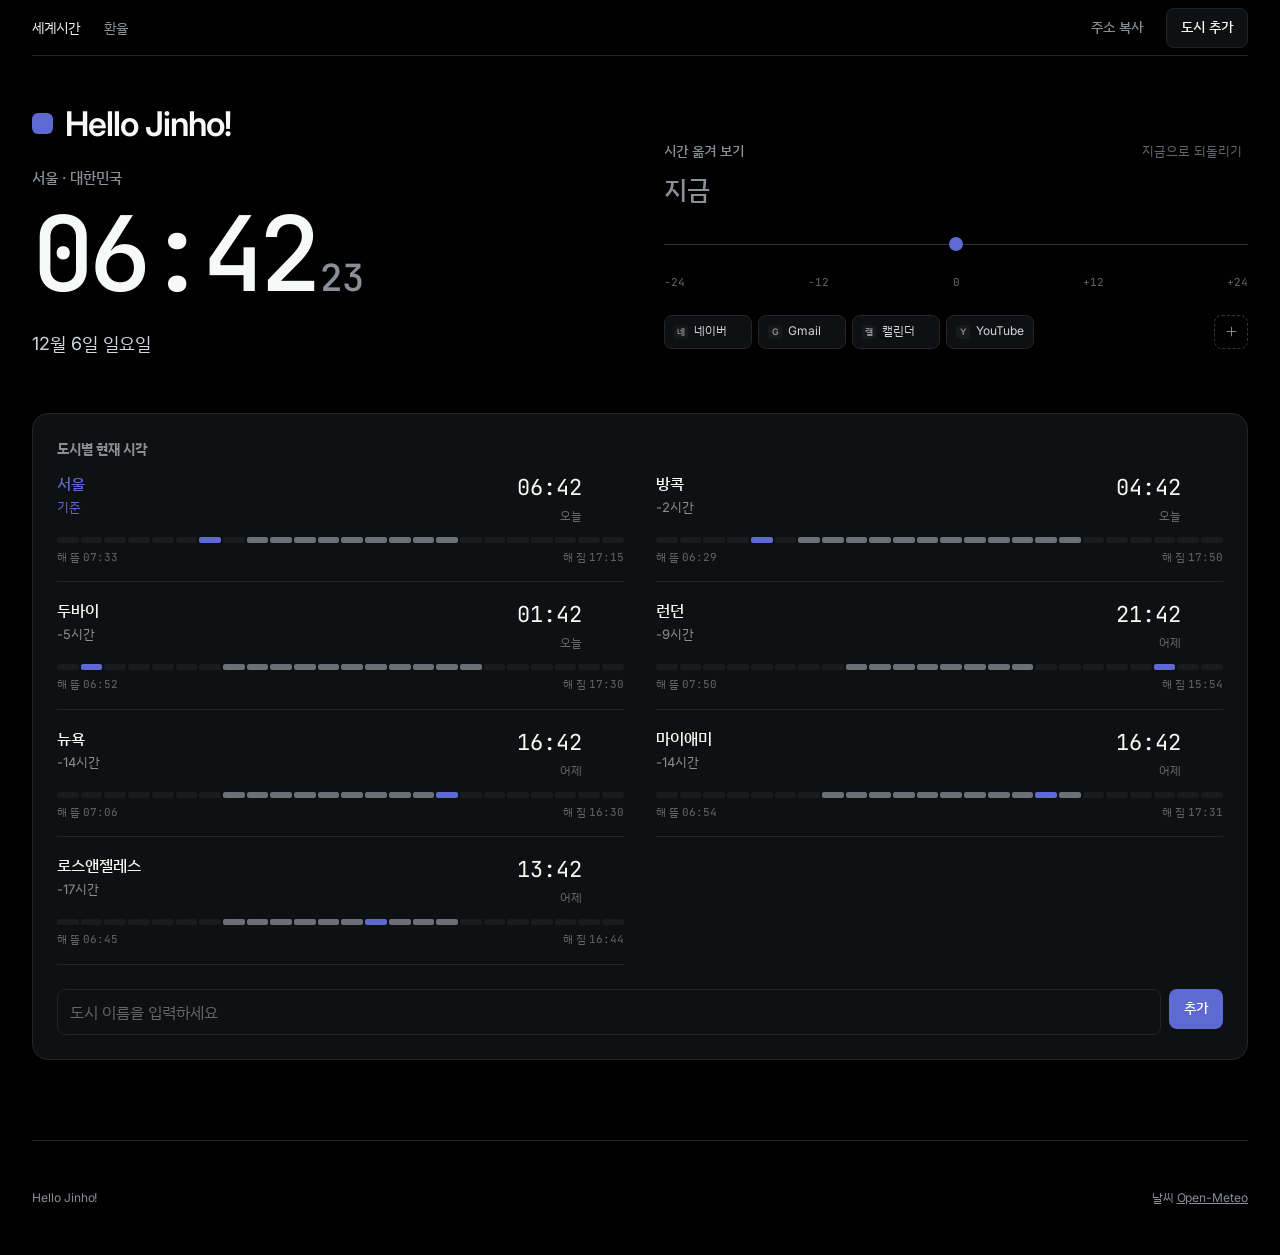
==== commit 2afeecd4: "Open bookmarks in a new tab The start page is meant to stay put, so bookmark links now carry target=" ====
--- a/index.html
+++ b/index.html
@@ -266,7 +266,11 @@
           'width="14" height="14" loading="lazy" data-letter="' +
           M.escapeHtml(label.slice(0, 1)) + '">';
       return '<span class="mark-item">' +
-        '<a href="' + M.escapeHtml(b.url) + '" title="' + M.escapeHtml(label) + '">' +
+        /* 시작 페이지는 그대로 두고 새 탭에서 연다.
+           noopener 가 없으면 열린 쪽에서 window.opener 로 이 페이지를 건드릴 수 있다. */
+        '<a href="' + M.escapeHtml(b.url) + '" target="_blank" rel="noopener noreferrer"' +
+          ' title="' + M.escapeHtml(label) + '"' +
+          ' aria-label="' + M.escapeHtml(label) + ' (새 탭에서 열기)">' +
           glyph + '<span class="label">' + M.escapeHtml(label) + '</span>' +
         '</a>' +
         '<span class="mark-tools">' +
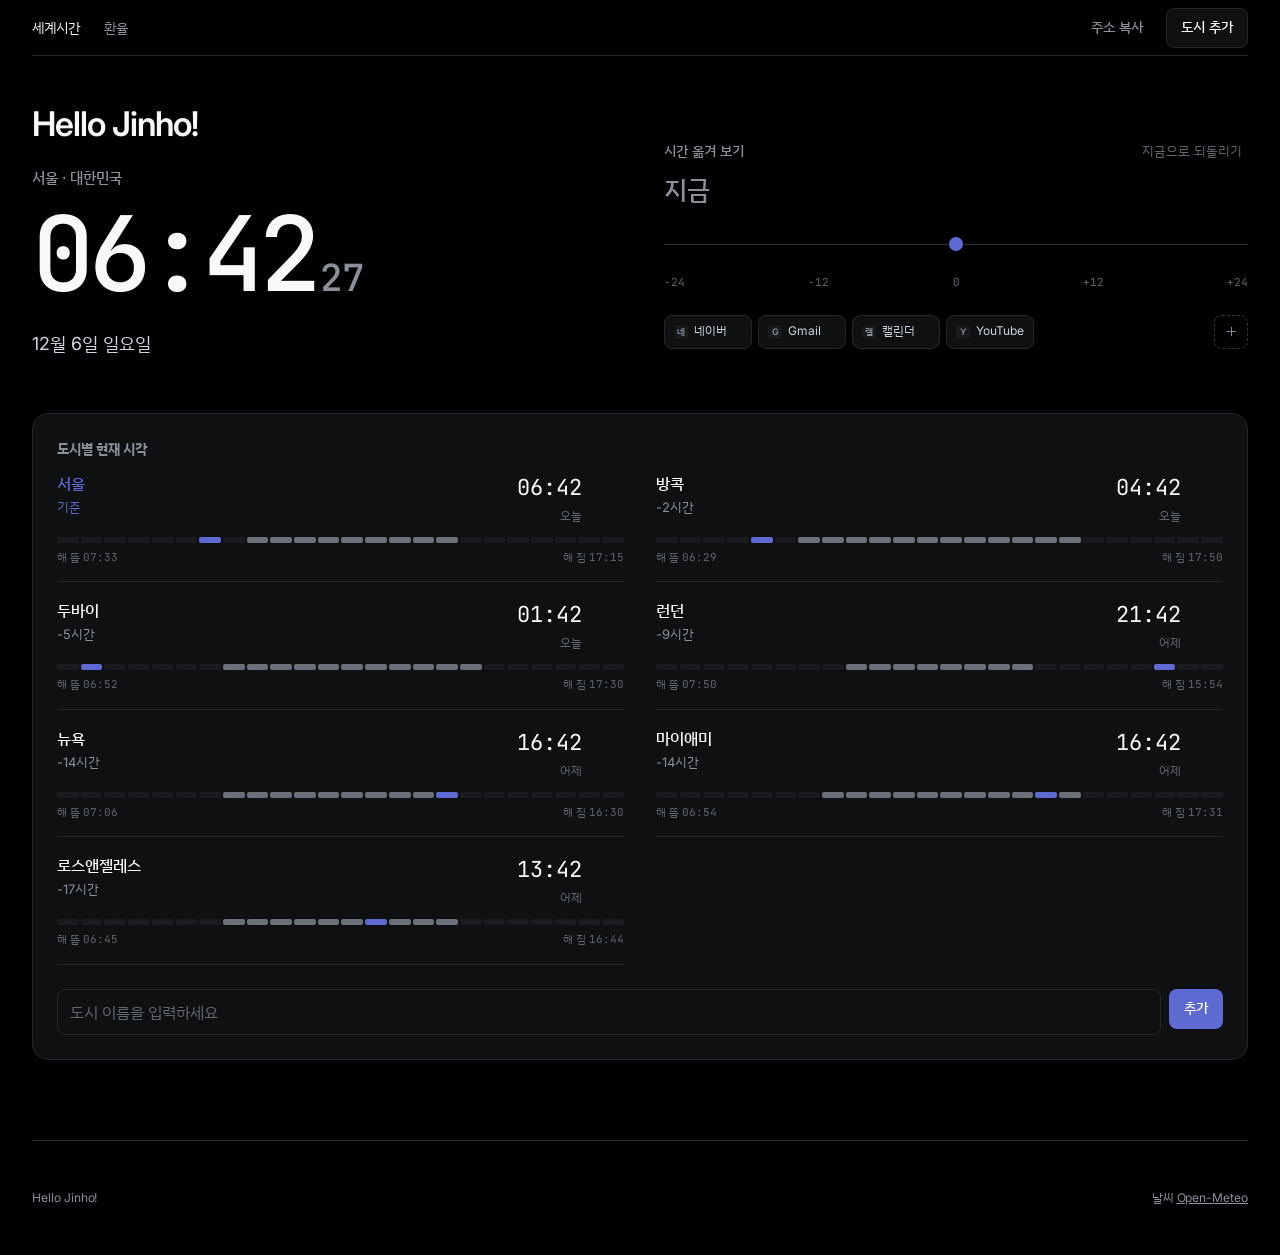
==== commit 1697a78b: "Let bookmarks be reordered Drag a chip sideways to move it. Pointer events cover mouse and touch in " ====
--- a/index.html
+++ b/index.html
@@ -61,7 +61,11 @@
               <input class="input u" id="markUrl" type="url" placeholder="예: naver.com" autocomplete="off" spellcheck="false">
               <button type="submit" class="btn btn-primary">저장</button>
               <button type="button" class="btn btn-tertiary" id="markCancel">취소</button>
-              <p class="add-hint" id="markHint">아이콘 칸에 이모지를 넣으면 그 그림이 대신 나옵니다. 비우면 사이트 아이콘을 씁니다.</p>
+              <span class="mark-move" id="markMove" hidden>
+                <button type="button" class="btn btn-secondary" id="markLeft">← 앞으로</button>
+                <button type="button" class="btn btn-secondary" id="markRight">뒤로 →</button>
+              </span>
+              <p class="add-hint" id="markHint">아이콘 칸에 이모지를 넣으면 그 그림이 대신 나옵니다. 비우면 사이트 아이콘을 씁니다. 순서는 끌어서 옮길 수도 있습니다.</p>
             </form>
             <p class="error" id="markError" role="alert" hidden></p>
           </nav>
@@ -265,7 +269,7 @@
         : '<img src="' + M.escapeHtml(M.faviconUrl(b.url)) + '" alt="" ' +
           'width="14" height="14" loading="lazy" data-letter="' +
           M.escapeHtml(label.slice(0, 1)) + '">';
-      return '<span class="mark-item">' +
+      return '<span class="mark-item" data-idx="' + i + '">' +
         /* 시작 페이지는 그대로 두고 새 탭에서 연다.
            noopener 가 없으면 열린 쪽에서 window.opener 로 이 페이지를 건드릴 수 있다. */
         '<a href="' + M.escapeHtml(b.url) + '" target="_blank" rel="noopener noreferrer"' +
@@ -324,8 +328,27 @@
     $('markUrl').value = b.url || '';
     $('markForm').hidden = false;
     $('markError').hidden = true;
+    /* 순서 옮기기는 기존 항목을 고칠 때만 의미가 있다 */
+    $('markMove').hidden = editing < 0;
+    $('markLeft').disabled = editing <= 0;
+    $('markRight').disabled = editing < 0 || editing >= marks.length - 1;
     (editing >= 0 ? $('markIcon') : $('markUrl')).focus();
   }
+
+  /* 버튼으로 한 칸씩 옮기기. 끌기가 안 되는 키보드 사용자를 위한 길이기도 하다. */
+  function moveMark(step) {
+    var to = editing + step;
+    if (editing < 0 || to < 0 || to >= marks.length) return;
+    var m = marks.splice(editing, 1)[0];
+    marks.splice(to, 0, m);
+    M.save('bookmarks', marks);
+    editing = to;
+    renderMarks();
+    $('markLeft').disabled = editing <= 0;
+    $('markRight').disabled = editing >= marks.length - 1;
+  }
+  $('markLeft').addEventListener('click', function () { moveMark(-1); });
+  $('markRight').addEventListener('click', function () { moveMark(1); });
 
   function closeMarkForm() {
     editing = -1;
@@ -369,6 +392,64 @@
   });
 
   $('markCancel').addEventListener('click', closeMarkForm);
+
+  /* ---------- 끌어서 순서 바꾸기 ----------
+     마우스와 손가락을 함께 받으려고 포인터 이벤트를 쓴다. 옆으로 끌면 순서를
+     바꾸고, 위아래로 쓸면 화면이 그대로 스크롤되도록 touch-action 을 pan-y 로 둔다. */
+  var drag = null;
+
+  $('marks').addEventListener('pointerdown', function (e) {
+    if (e.pointerType === 'mouse' && e.button !== 0) return;
+    if (e.target.closest('.mark-tools') || e.target.closest('#markAdd')) return;
+    var item = e.target.closest('.mark-item');
+    if (!item) return;
+    drag = { el: item, x: e.clientX, y: e.clientY, moved: false, id: e.pointerId };
+  });
+
+  document.addEventListener('pointermove', function (e) {
+    if (!drag || e.pointerId !== drag.id) return;
+    if (!drag.moved) {
+      if (Math.abs(e.clientX - drag.x) + Math.abs(e.clientY - drag.y) < 6) return;
+      drag.moved = true;
+      drag.el.classList.add('is-dragging');
+      try { drag.el.setPointerCapture(drag.id); } catch (err) {}
+    }
+    var under = document.elementFromPoint(e.clientX, e.clientY);
+    var over = under && under.closest ? under.closest('.mark-item') : null;
+    if (!over || over === drag.el || over.parentNode !== drag.el.parentNode) return;
+    var items = Array.prototype.slice.call($('marks').children);
+    var before = items.indexOf(over) < items.indexOf(drag.el);
+    over.parentNode.insertBefore(drag.el, before ? over : over.nextSibling);
+  });
+
+  var suppressClick = false;
+
+  function endDrag() {
+    if (!drag) return;
+    var d = drag; drag = null;
+    d.el.classList.remove('is-dragging');
+    if (!d.moved) return;
+    /* pointerup 이 click 보다 먼저 오므로 플래그를 남겨 두었다가 막는다 */
+    suppressClick = true;
+    setTimeout(function () { suppressClick = false; }, 0);
+    /* 화면에 놓인 차례대로 목록을 다시 만든다 */
+    var order = Array.prototype.map.call($('marks').querySelectorAll('.mark-item'), function (el) {
+      return marks[parseInt(el.getAttribute('data-idx'), 10)];
+    }).filter(Boolean);
+    if (order.length === marks.length) {
+      marks = order;
+      M.save('bookmarks', marks);
+    }
+    closeMarkForm();
+    renderMarks();
+  }
+  document.addEventListener('pointerup', endDrag);
+  document.addEventListener('pointercancel', endDrag);
+
+  /* 끌고 난 직후의 클릭은 링크를 열지 않게 막는다 */
+  $('marks').addEventListener('click', function (e) {
+    if (suppressClick || (drag && drag.moved)) { e.preventDefault(); e.stopPropagation(); }
+  }, true);
 
   /* ---------- 이벤트 ---------- */
   $('shiftRange').addEventListener('input', function (e) {
--- a/meridian.css
+++ b/meridian.css
@@ -96,12 +96,8 @@
 }
 /* 브랜드: 내비게이션이 아니라 각 페이지 머리에 놓는다 */
 .brand-hero{
-  display:flex;align-items:center;gap:12px;
   font-size:34px;font-weight:600;line-height:1.15;letter-spacing:-1px;color:var(--ink);
   margin-bottom:var(--sp-lg);
-}
-.brand-hero span{
-  width:21px;height:21px;border-radius:var(--r-sm);background:var(--primary);flex:none;
 }
 .nav-links{display:flex;gap:var(--sp-lg)}
 .nav-links a{color:var(--ink-subtle);text-decoration:none;padding:4px 0}
@@ -259,7 +255,13 @@
   position:relative;display:inline-flex;width:88px;    /* 폭을 하나로 통일 */
   background:var(--surface-1);border:1px solid var(--hairline);
   border-radius:var(--r-md);
-}
+  /* 옆으로 끌면 순서 바꾸기, 위아래로 쓸면 화면 스크롤 */
+  touch-action:pan-y;
+}
+.mark-item.is-dragging{
+  opacity:.55;border-color:var(--primary-focus);cursor:grabbing;
+}
+.mark-item.is-dragging *{pointer-events:none}
 .mark-item:hover{background:var(--surface-2);border-color:var(--hairline-strong)}
 .mark-item > a{
   display:flex;align-items:center;gap:6px;flex:1;min-width:0;
@@ -311,6 +313,8 @@
 .mark-form .n{flex:0 1 120px}
 .mark-form .u{flex:1 1 200px;min-width:0}
 .mark-form .add-hint{flex:1 0 100%;margin-top:2px}
+.mark-move{display:flex;gap:var(--sp-xs)}
+.mark-move .btn{font-size:13px;padding:8px 10px}
 
 /* city rail: 두 열로 깔아 패널이 세로로 길어지지 않게 한다 */
 .rail{display:grid;grid-template-columns:repeat(2,minmax(0,1fr));column-gap:var(--sp-xl)}
@@ -515,11 +519,25 @@
   .rail-wx{grid-row:2;grid-column:1/-1;text-align:left;display:flex;align-items:center;gap:8px}
   .rail-wx .line{justify-content:flex-start}
   .rail-wx .cond{margin-top:0}
-  .rail-remove{opacity:1 !important;width:40px;height:40px}
+  /* 기본 규칙이 .rail-row .rail-remove 라 선택자를 같은 무게로 맞춰야 이긴다 */
+  .rail-row .rail-remove{opacity:1;width:40px;height:40px}
   .shift-reset{min-height:40px;display:inline-flex;align-items:center}
   .nav-links a{padding:10px 0}
+  /* 폭이 좁으면 바로가기를 두 칸으로 넓혀 편집·삭제 버튼이 이름을 가리지 않게 한다 */
+  .mark-item{width:calc(50% - 3px)}
+  .mark-add{width:44px;height:44px}
+}
+/* hover 가 없는 화면에서는 지우기·편집이 늘 보여야 한다. 안 그러면 누를 방법이 없다. */
+@media (hover: none){
+  .mark-tools{opacity:1}
+  .mark-tools button{width:34px;height:34px}
+  .mark-item > a{padding-right:74px}
+  .rail-row .rail-remove{opacity:1;width:40px;height:40px}
+  .fx-card .rail-remove{opacity:1;width:36px;height:36px}
 }
 @media (pointer: coarse){
-  .rail-remove{opacity:1;width:40px;height:40px}
+  .leg-field select{min-height:44px}
+  .mark-add{width:44px;height:44px}
+  .rail-row .rail-remove{opacity:1;width:40px;height:40px}
   .shift-reset{min-height:40px;display:inline-flex;align-items:center}
 }
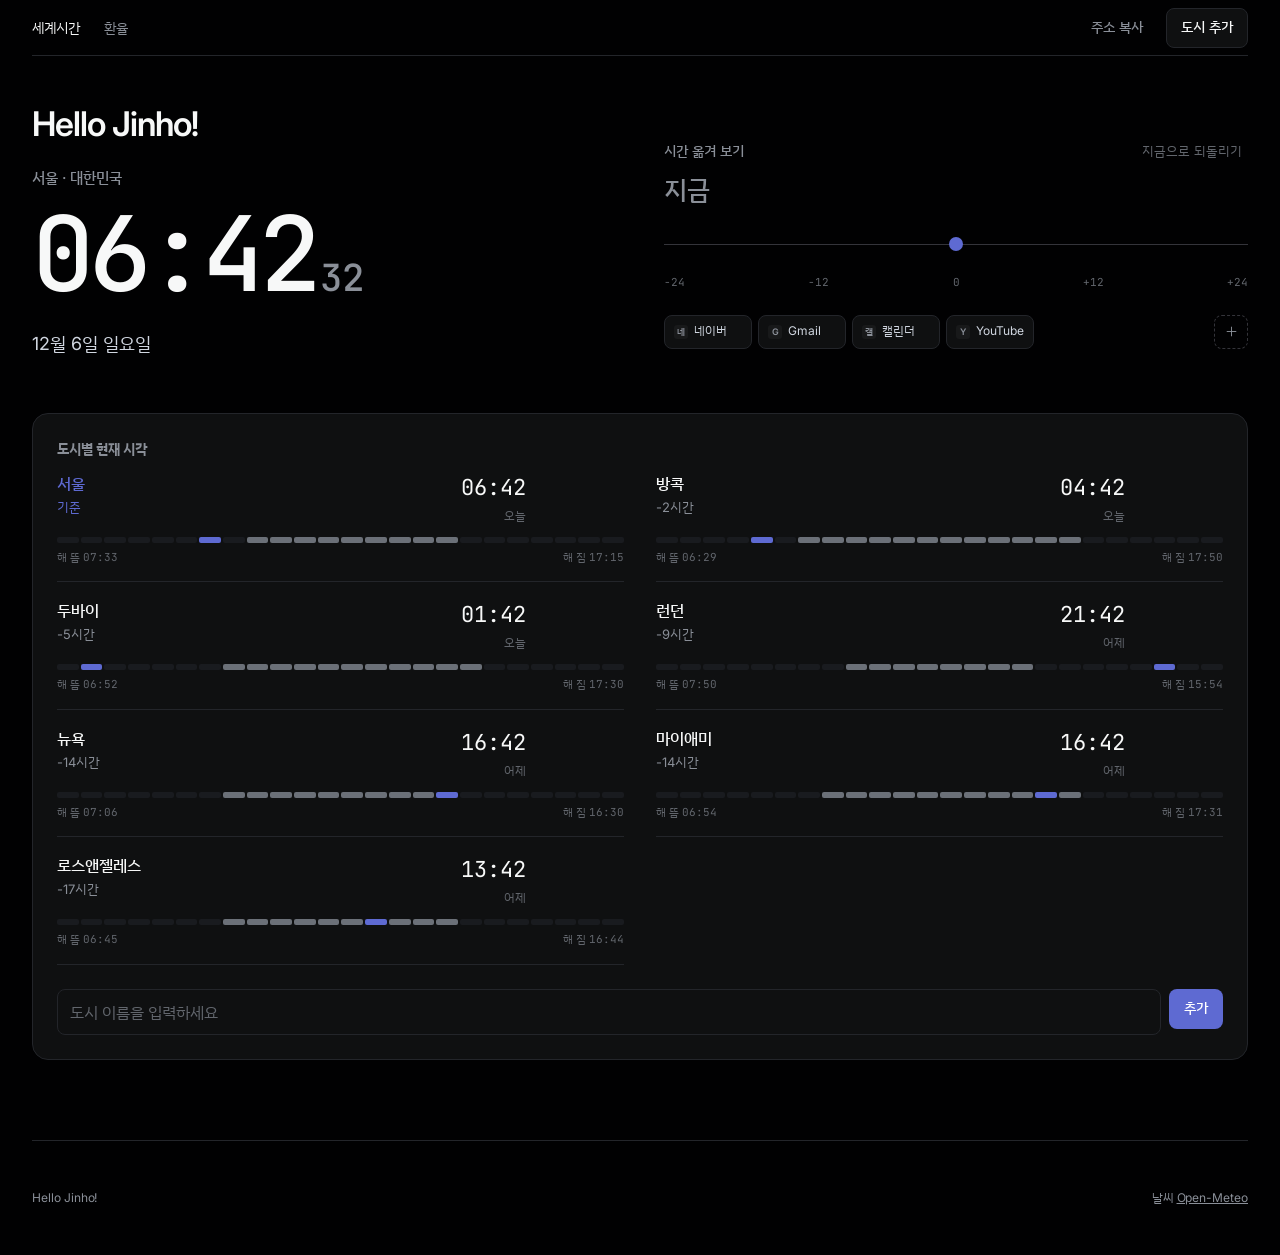
==== commit 65d1564b: "Let the city list be reordered Cities move the same two ways bookmarks do: drag a row sideways, or u" ====
--- a/index.html
+++ b/index.html
@@ -133,6 +133,8 @@
 
   /* 도시별 날씨 캐시: { 도시: {temp, code, isDay} } */
   var wx = {};
+  /* 도시를 끌고 있는 중인지 (아래 순서 바꾸기에서 씀) */
+  var cdrag = null;
 
   /* ---------- 렌더 ----------
      구조를 만드는 buildRail 과 1초마다 도는 updateTimes 를 나눈다.
@@ -153,10 +155,12 @@
   }
 
   function buildRail() {
+    /* 끌고 있는 도중에 날씨 갱신이 목록을 다시 그리면 손에서 놓친다 */
+    if (cdrag && cdrag.moved) return;
     $('rail').innerHTML = cities.map(function (city, idx) {
       var isRef = idx === 0;
       return '<div class="rail-row' + (isRef ? ' is-ref' : '') +
-             '" data-city="' + M.escapeHtml(city) + '">' +
+             '" data-city="' + M.escapeHtml(city) + '" data-idx="' + idx + '">' +
         '<div class="rail-head">' +
           '<div>' +
             '<div class="rail-name">' + M.escapeHtml(city) + '</div>' +
@@ -168,8 +172,17 @@
             '<div class="rail-day"></div>' +
           '</div>' +
           (cities.length > 1
-            ? '<button type="button" class="rail-remove" data-remove="' + M.escapeHtml(city) +
-              '" aria-label="' + M.escapeHtml(city) + ' 삭제">' + M.icon('close', 15) + '</button>'
+            ? '<span class="rail-tools">' +
+                '<button type="button" data-cmove="-1" ' + (idx === 0 ? 'disabled ' : '') +
+                  'aria-label="' + M.escapeHtml(city) + ' 앞으로 옮기기">' +
+                  M.icon('left', 13) + '</button>' +
+                '<button type="button" data-cmove="1" ' +
+                  (idx === cities.length - 1 ? 'disabled ' : '') +
+                  'aria-label="' + M.escapeHtml(city) + ' 뒤로 옮기기">' +
+                  M.icon('right', 13) + '</button>' +
+                '<button type="button" class="rail-remove" data-remove="' + M.escapeHtml(city) +
+                  '" aria-label="' + M.escapeHtml(city) + ' 삭제">' + M.icon('close', 14) + '</button>' +
+              '</span>'
             : '<span></span>') +
         '</div>' +
         '<div class="band" role="img" aria-label="' + M.escapeHtml(city) + ' 낮과 밤">' +
@@ -502,6 +515,20 @@
   });
 
   $('rail').addEventListener('click', function (e) {
+    /* 순서 옮기기: 첫 자리로 오면 그 도시가 기준 도시가 된다 */
+    var mv = e.target.closest('[data-cmove]');
+    if (mv) {
+      var row = mv.closest('.rail-row');
+      var from = cities.indexOf(row.getAttribute('data-city'));
+      var to = from + parseInt(mv.getAttribute('data-cmove'), 10);
+      if (from < 0 || to < 0 || to >= cities.length) return;
+      cities.splice(to, 0, cities.splice(from, 1)[0]);
+      M.save('cities', cities);
+      buildRail();
+      renderHero();
+      return;
+    }
+
     var btn = e.target.closest('[data-remove]');
     if (!btn) return;
     var name = btn.getAttribute('data-remove');
@@ -513,6 +540,49 @@
     renderHero();
     if (wasRef) loadWeather();
   });
+
+  /* ---------- 도시 끌어서 순서 바꾸기 ---------- */
+  $('rail').addEventListener('pointerdown', function (e) {
+    if (e.pointerType === 'mouse' && e.button !== 0) return;
+    if (e.target.closest('.rail-tools')) return;
+    var row = e.target.closest('.rail-row');
+    if (!row || cities.length < 2) return;
+    cdrag = { el: row, x: e.clientX, y: e.clientY, moved: false, id: e.pointerId };
+  });
+
+  document.addEventListener('pointermove', function (e) {
+    if (!cdrag || e.pointerId !== cdrag.id) return;
+    if (!cdrag.moved) {
+      if (Math.abs(e.clientX - cdrag.x) + Math.abs(e.clientY - cdrag.y) < 6) return;
+      cdrag.moved = true;
+      cdrag.el.classList.add('is-dragging');
+      try { cdrag.el.setPointerCapture(cdrag.id); } catch (err) {}
+    }
+    var under = document.elementFromPoint(e.clientX, e.clientY);
+    var over = under && under.closest ? under.closest('.rail-row') : null;
+    if (!over || over === cdrag.el || over.parentNode !== cdrag.el.parentNode) return;
+    var list = Array.prototype.slice.call($('rail').children);
+    var before = list.indexOf(over) < list.indexOf(cdrag.el);
+    over.parentNode.insertBefore(cdrag.el, before ? over : over.nextSibling);
+  });
+
+  function endCityDrag() {
+    if (!cdrag) return;
+    var d = cdrag; cdrag = null;
+    d.el.classList.remove('is-dragging');
+    if (!d.moved) return;
+    var order = Array.prototype.map.call($('rail').children, function (el) {
+      return el.getAttribute('data-city');
+    }).filter(function (c) { return M.CITIES[c]; });
+    if (order.length === cities.length) {
+      cities = order;
+      M.save('cities', cities);
+    }
+    buildRail();
+    renderHero();
+  }
+  document.addEventListener('pointerup', endCityDrag);
+  document.addEventListener('pointercancel', endCityDrag);
 
   $('copyUrl').addEventListener('click', function () {
     var url = location.origin + location.pathname + '?c=' + encodeURIComponent(cities.join(','));
--- a/meridian.css
+++ b/meridian.css
@@ -348,6 +348,22 @@
 }
 .rail-wx .cond{font-size:12px;color:var(--ink-tertiary);margin-top:3px;overflow-wrap:anywhere}
 .rail-row.is-ref .rail-name,.rail-row.is-ref .rail-off{color:var(--primary)}
+
+/* 도시 줄: 옆으로 끌면 순서 바꾸기, 위아래로 쓸면 화면 스크롤 */
+.rail-row{touch-action:pan-y}
+.rail-row.is-dragging{opacity:.55;background:var(--surface-2)}
+.rail-row.is-dragging *{pointer-events:none}
+
+.rail-tools{display:flex;align-items:flex-start;gap:2px;flex:none}
+.rail-tools button{
+  width:26px;height:26px;padding:0;border:none;background:none;color:var(--ink-tertiary);
+  border-radius:var(--r-sm);cursor:pointer;opacity:0;transition:opacity .15s ease;
+  display:grid;place-items:center;
+}
+.rail-row:hover .rail-tools button,.rail-tools button:focus-visible{opacity:1}
+.rail-tools button:hover:not(:disabled){color:var(--ink);background:var(--surface-3)}
+.rail-tools button:disabled{color:#2c2f34;cursor:default}
+
 .rail-row .rail-remove{
   width:26px;height:26px;border:none;background:none;color:var(--ink-tertiary);
   border-radius:var(--r-sm);cursor:pointer;opacity:0;transition:opacity .15s ease;
@@ -521,6 +537,7 @@
   .rail-wx .cond{margin-top:0}
   /* 기본 규칙이 .rail-row .rail-remove 라 선택자를 같은 무게로 맞춰야 이긴다 */
   .rail-row .rail-remove{opacity:1;width:40px;height:40px}
+  .rail-tools button{opacity:1;width:36px;height:36px}
   .shift-reset{min-height:40px;display:inline-flex;align-items:center}
   .nav-links a{padding:10px 0}
   /* 폭이 좁으면 바로가기를 두 칸으로 넓혀 편집·삭제 버튼이 이름을 가리지 않게 한다 */
@@ -533,6 +550,7 @@
   .mark-tools button{width:34px;height:34px}
   .mark-item > a{padding-right:74px}
   .rail-row .rail-remove{opacity:1;width:40px;height:40px}
+  .rail-tools button{opacity:1;width:36px;height:36px}
   .fx-card .rail-remove{opacity:1;width:36px;height:36px}
 }
 @media (pointer: coarse){
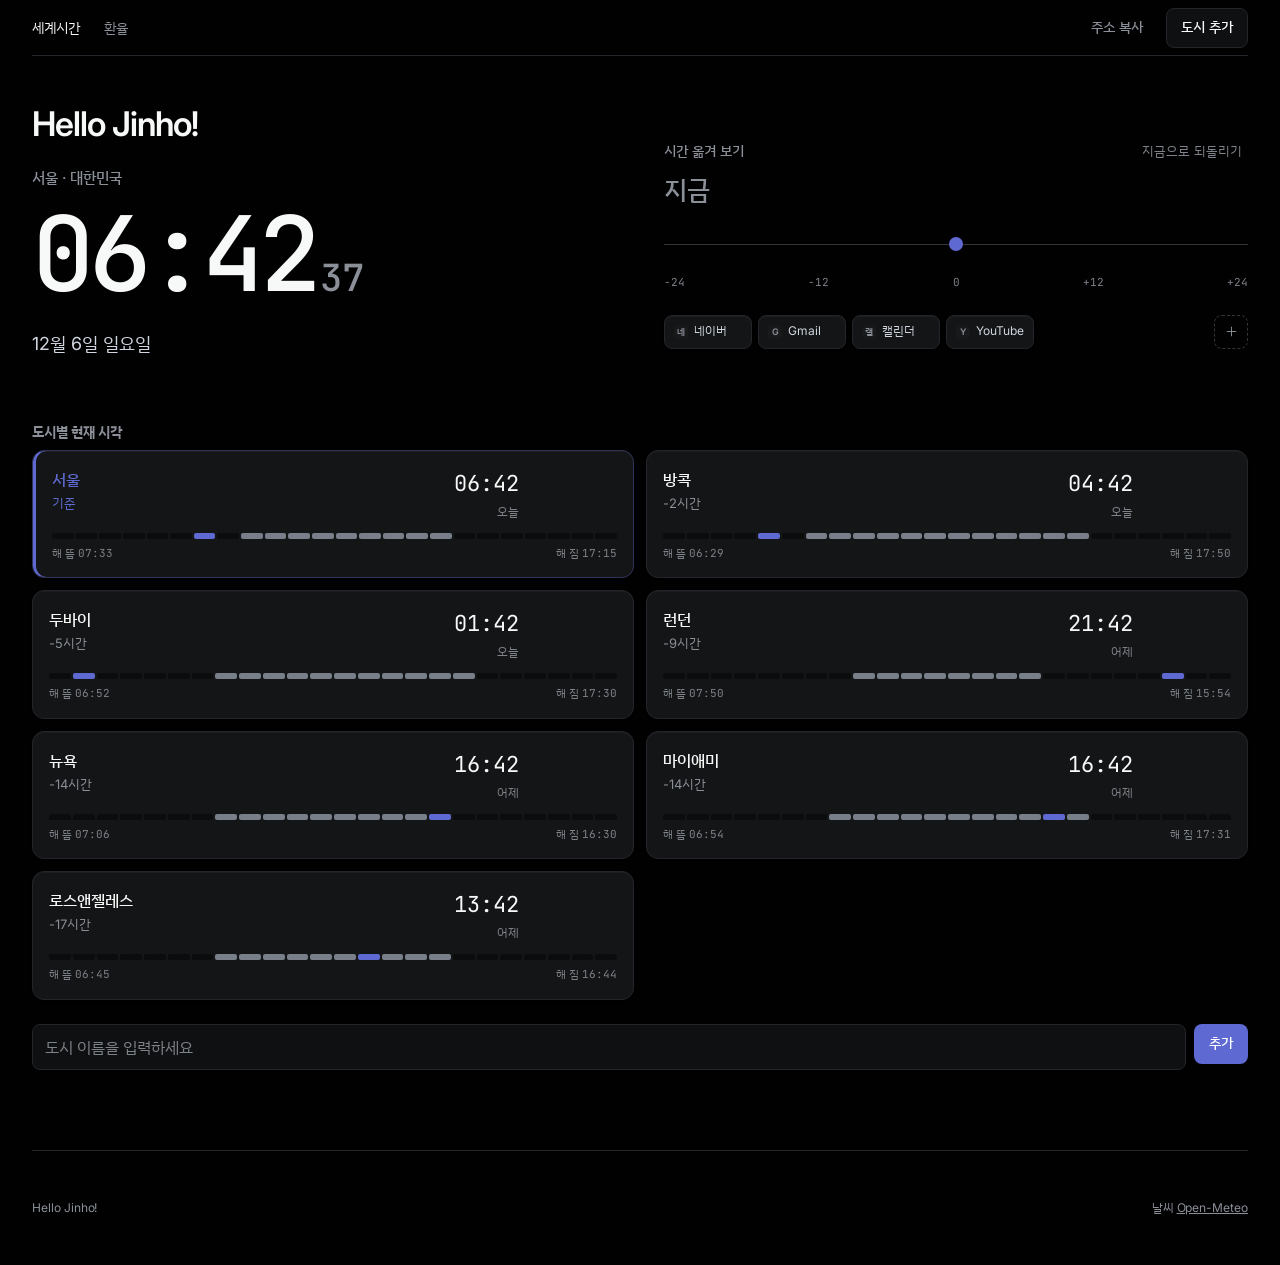
==== commit ce612543: "Give rows and cards real depth so they read apart Hairline dividers left the city list reading as on" ====
--- a/index.html
+++ b/index.html
@@ -73,7 +73,7 @@
 
      </div>
 
-      <section class="panel" aria-labelledby="railHeading" style="margin-top:var(--sp-lg)">
+      <section class="rail-panel" aria-labelledby="railHeading">
         <h2 class="t-body-sm" id="railHeading" style="margin-bottom:var(--sp-xs)">도시별 현재 시각</h2>
         <div class="rail" id="rail"></div>
 
--- a/meridian.css
+++ b/meridian.css
@@ -5,7 +5,10 @@
 :root{
   /* colors */
   --primary:#5e6ad2; --on-primary:#ffffff; --primary-hover:#828fff; --primary-focus:#5e69d1;
-  --ink:#f7f8f8; --ink-muted:#d0d6e0; --ink-subtle:#8a8f98; --ink-tertiary:#62666d;
+  --ink:#f7f8f8; --ink-muted:#d0d6e0; --ink-subtle:#8a8f98;
+  /* DESIGN.md 값은 #62666d 이지만 카드를 밝게 올리면서 대비가 3.17 로 떨어졌다.
+     여기에 날씨 상태·일출일몰 같은 작은 글씨가 쓰여 4.5 를 넘도록 올렸다. */
+  --ink-tertiary:#7e8289;
   --canvas:#010102; --surface-1:#0f1011; --surface-2:#141516; --surface-3:#18191a;
   --hairline:#23252a; --hairline-strong:#34343a; --hairline-tertiary:#3e3e44;
 
@@ -15,6 +18,19 @@
   --wx-sun:#E9A83A; --wx-partly:#C9A25E; --wx-moon:#93A2B8;
   --wx-cloud:#8B94A2; --wx-rain:#5AA3E0; --wx-snow:#9CC4E6;
   --wx-storm:#D98C3A; --wx-mist:#7E8894;
+
+  /* 입체감. 거의 검정인 캔버스에서는 검은 그림자가 보이지 않으므로
+     '면을 밝게 올리는 것'이 주 수단이고, 그림자는 바닥에서 살짝 띄우는 보조다.
+     윗변의 옅은 흰 선이 카드의 모서리를 잡아 준다. */
+  --lift-1:
+    0 1px 2px rgba(0,0,0,.55),
+    inset 0 1px 0 rgba(255,255,255,.035);
+  --lift-2:
+    0 4px 10px -2px rgba(0,0,0,.65),
+    inset 0 1px 0 rgba(255,255,255,.06);
+  --lift-3:
+    0 10px 24px -6px rgba(0,0,0,.7),
+    inset 0 1px 0 rgba(255,255,255,.07);
 
   /* radius */
   --r-xs:4px; --r-sm:6px; --r-md:8px; --r-lg:12px; --r-xl:16px; --r-pill:9999px;
@@ -253,16 +269,17 @@
 .marks-row{display:flex;flex-wrap:wrap;gap:6px;align-items:center}
 .mark-item{
   position:relative;display:inline-flex;width:88px;    /* 폭을 하나로 통일 */
-  background:var(--surface-1);border:1px solid var(--hairline);
-  border-radius:var(--r-md);
+  background:var(--surface-2);border:1px solid var(--hairline);
+  border-radius:var(--r-md);box-shadow:var(--lift-1);
+  transition:background-color .15s ease,border-color .15s ease,box-shadow .15s ease;
   /* 옆으로 끌면 순서 바꾸기, 위아래로 쓸면 화면 스크롤 */
   touch-action:pan-y;
 }
 .mark-item.is-dragging{
-  opacity:.55;border-color:var(--primary-focus);cursor:grabbing;
+  border-color:var(--primary-focus);box-shadow:var(--lift-3);cursor:grabbing;
 }
 .mark-item.is-dragging *{pointer-events:none}
-.mark-item:hover{background:var(--surface-2);border-color:var(--hairline-strong)}
+.mark-item:hover{background:var(--surface-3);border-color:var(--hairline-strong);box-shadow:var(--lift-2)}
 .mark-item > a{
   display:flex;align-items:center;gap:6px;flex:1;min-width:0;
   padding:0 9px;min-height:32px;border-radius:var(--r-md);
@@ -316,10 +333,24 @@
 .mark-move{display:flex;gap:var(--sp-xs)}
 .mark-move .btn{font-size:13px;padding:8px 10px}
 
-/* city rail: 두 열로 깔아 패널이 세로로 길어지지 않게 한다 */
-.rail{display:grid;grid-template-columns:repeat(2,minmax(0,1fr));column-gap:var(--sp-xl)}
-.rail-row{padding:var(--sp-md) 0;border-bottom:1px solid var(--hairline);min-width:0}
-.rail-row:nth-child(-n+2){padding-top:var(--sp-xxs)}
+/* 도시 카드는 배경 위에 바로 올려 상자 안의 상자를 피한다 */
+.rail-panel{margin-top:var(--sp-xl)}
+.rail-panel > h2{margin-bottom:var(--sp-sm)}
+
+/* city rail: 두 열로 깔아 패널이 세로로 길어지지 않게 한다.
+   줄을 가는 선으로만 나누면 서로 붙어 보여서, 각 도시를 한 덩어리 카드로 세운다. */
+.rail{display:grid;grid-template-columns:repeat(2,minmax(0,1fr));gap:var(--sp-sm)}
+.rail-row{
+  min-width:0;padding:var(--sp-md);
+  background:var(--surface-2);
+  border:1px solid var(--hairline);
+  border-radius:var(--r-lg);
+  box-shadow:var(--lift-1);
+  transition:background-color .15s ease,border-color .15s ease,box-shadow .15s ease;
+}
+.rail-row:hover{
+  background:var(--surface-3);border-color:var(--hairline-strong);box-shadow:var(--lift-2);
+}
 .rail-head{
   display:grid;grid-template-columns:minmax(0,1fr) auto auto auto;
   gap:var(--sp-md);align-items:start;
@@ -347,11 +378,21 @@
   font-family:var(--mono);font-size:18px;font-variant-numeric:tabular-nums;color:var(--ink-muted);
 }
 .rail-wx .cond{font-size:12px;color:var(--ink-tertiary);margin-top:3px;overflow-wrap:anywhere}
+/* 기준 도시는 왼쪽 액센트 띠로 한눈에 구분한다 */
+.rail-row.is-ref{
+  border-color:#2f3358;
+  box-shadow:var(--lift-1), inset 3px 0 0 var(--primary);
+  padding-left:calc(var(--sp-md) + 3px);
+}
+.rail-row.is-ref:hover{box-shadow:var(--lift-2), inset 3px 0 0 var(--primary)}
 .rail-row.is-ref .rail-name,.rail-row.is-ref .rail-off{color:var(--primary)}
 
 /* 도시 줄: 옆으로 끌면 순서 바꾸기, 위아래로 쓸면 화면 스크롤 */
 .rail-row{touch-action:pan-y}
-.rail-row.is-dragging{opacity:.55;background:var(--surface-2)}
+.rail-row.is-dragging{
+  opacity:.9;border-color:var(--primary-focus);
+  box-shadow:var(--lift-3);transform:scale(.99);
+}
 .rail-row.is-dragging *{pointer-events:none}
 
 .rail-tools{display:flex;align-items:flex-start;gap:2px;flex:none}
@@ -374,8 +415,8 @@
 
 /* day/night band: 24 real hour cells, sunrise/sunset derived */
 .band{display:flex;gap:2px;margin-top:var(--sp-sm)}
-.band i{flex:1;height:6px;border-radius:2px;background:#191b1f}
-.band i.day{background:#6b7078}
+.band i{flex:1;height:6px;border-radius:2px;background:#0b0c0e}
+.band i.day{background:#787f89}
 .band i.now{background:var(--primary)}
 .band-legend{
   display:flex;justify-content:space-between;margin-top:6px;
@@ -474,7 +515,7 @@
 .fx-rate{margin-top:var(--sp-lg);font-size:15px;color:var(--ink-muted)}
 .fx-rate b{font-family:var(--mono);font-weight:500;color:var(--ink)}
 
-.trend{background:var(--surface-1);border:1px solid var(--hairline);border-radius:var(--r-xl);padding:var(--sp-lg)}
+.trend{background:var(--surface-2);border:1px solid var(--hairline);border-radius:var(--r-xl);padding:var(--sp-lg);box-shadow:var(--lift-1)}
 .trend-head{display:flex;justify-content:space-between;align-items:baseline;gap:var(--sp-md)}
 .trend-head h2{font-size:14px;font-weight:500;color:var(--ink-subtle)}
 .trend-now{font-family:var(--mono);font-size:22px}
@@ -483,7 +524,12 @@
 .trend-axis{display:flex;justify-content:space-between;margin-top:var(--sp-xs);font-family:var(--mono);font-size:11px;color:var(--ink-tertiary)}
 
 .fx-grid{display:grid;grid-template-columns:repeat(3,1fr);gap:var(--sp-md)}
-.fx-card{position:relative;background:var(--surface-1);border:1px solid var(--hairline);border-radius:var(--r-lg);padding:var(--sp-lg)}
+.fx-card{
+  position:relative;background:var(--surface-2);border:1px solid var(--hairline);
+  border-radius:var(--r-lg);padding:var(--sp-lg);box-shadow:var(--lift-1);
+  transition:background-color .15s ease,border-color .15s ease,box-shadow .15s ease;
+}
+.fx-card:hover{background:var(--surface-3);border-color:var(--hairline-strong);box-shadow:var(--lift-2)}
 .fx-card .top{display:flex;justify-content:space-between;align-items:baseline;gap:var(--sp-xs)}
 .fx-card .code{font-family:var(--mono);font-size:14px;color:var(--ink-subtle)}
 .fx-card .delta{font-family:var(--mono);font-size:13px;color:var(--ink-subtle)}
@@ -506,9 +552,7 @@
 @media (max-width:860px){
   .clockbar,.fx-split{grid-template-columns:1fr;gap:var(--sp-xl)}
   .clockbar{align-items:start}
-  .rail{grid-template-columns:1fr;column-gap:0}
-  .rail-row:nth-child(-n+2){padding-top:var(--sp-md)}
-  .rail-row:first-child{padding-top:var(--sp-xxs)}
+  .rail{grid-template-columns:1fr}
   .fx-split{align-items:stretch}
 }
 @media (max-width:768px){
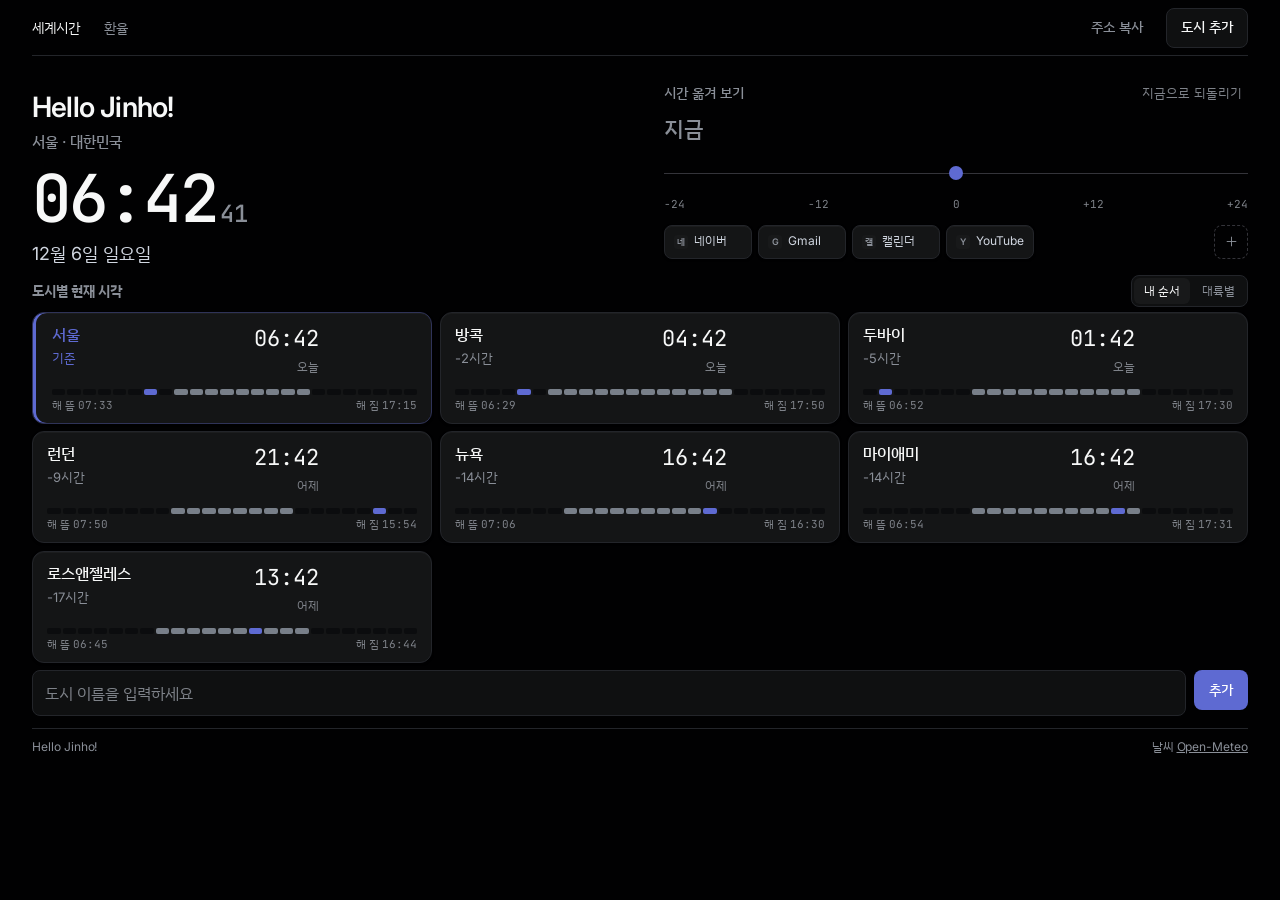
==== commit 62cccee5: "Add a 대륙별 view alongside the manual order A toggle above the list switches between the order you arr" ====
--- a/index.html
+++ b/index.html
@@ -74,7 +74,13 @@
      </div>
 
       <section class="rail-panel" aria-labelledby="railHeading">
-        <h2 class="t-body-sm" id="railHeading" style="margin-bottom:var(--sp-xs)">도시별 현재 시각</h2>
+        <div class="rail-headrow">
+          <h2 class="t-body-sm" id="railHeading">도시별 현재 시각</h2>
+          <div class="rail-toggle" id="railToggle" role="group" aria-label="목록 보기 방식">
+            <button type="button" data-mode="mine" aria-pressed="true">내 순서</button>
+            <button type="button" data-mode="cont" aria-pressed="false">대륙별</button>
+          </div>
+        </div>
         <div class="rail" id="rail"></div>
 
         <form class="add-row" id="addForm">
@@ -154,10 +160,18 @@
     '</div>';
   }
 
-  function buildRail() {
-    /* 끌고 있는 도중에 날씨 갱신이 목록을 다시 그리면 손에서 놓친다 */
-    if (cdrag && cdrag.moved) return;
-    $('rail').innerHTML = cities.map(function (city, idx) {
+  /* 대륙은 시간대 앞부분에서 얻는다. 따로 표를 둘 필요가 없다. */
+  var CONT = { Asia: '아시아', Europe: '유럽', America: '아메리카',
+               Africa: '아프리카', Australia: '오세아니아', Pacific: '오세아니아' };
+  var CONT_ORDER = ['아시아', '유럽', '아프리카', '아메리카', '오세아니아'];
+  function contOf(city) {
+    var meta = M.CITIES[city];
+    return meta ? (CONT[meta[0].split('/')[0]] || '기타') : '기타';
+  }
+
+  var railMode = M.load('railMode', ['mine'])[0] === 'cont' ? 'cont' : 'mine';
+
+  function cityCard(city, idx) {
       var isRef = idx === 0;
       return '<div class="rail-row' + (isRef ? ' is-ref' : '') +
              '" data-city="' + M.escapeHtml(city) + '" data-idx="' + idx + '">' +
@@ -190,24 +204,59 @@
         '</div>' +
         '<div class="band-legend"></div>' +
       '</div>';
-    }).join('');
+  }
+
+  function buildRail() {
+    /* 끌고 있는 도중에 날씨 갱신이 목록을 다시 그리면 손에서 놓친다 */
+    if (cdrag && cdrag.moved) return;
+
+    var html;
+    if (railMode === 'cont') {
+      html = '';
+      CONT_ORDER.forEach(function (cont) {
+        var list = cities.filter(function (c) { return contOf(c) === cont; });
+        if (!list.length) return;
+        html += '<h3 class="rail-group">' + cont +
+                '<span>' + list.length + '</span></h3>' +
+                list.map(function (city) {
+                  return cityCard(city, cities.indexOf(city));
+                }).join('');
+      });
+    } else {
+      html = cities.map(cityCard).join('');
+    }
+    $('rail').innerHTML = html;
+
+    Array.prototype.forEach.call($('railToggle').children, function (b) {
+      b.setAttribute('aria-pressed', String(b.getAttribute('data-mode') === railMode));
+    });
     updateTimes();
   }
+
+  $('railToggle').addEventListener('click', function (e) {
+    var b = e.target.closest('[data-mode]');
+    if (!b) return;
+    railMode = b.getAttribute('data-mode');
+    M.save('railMode', [railMode]);
+    buildRail();
+  });
 
   function updateTimes() {
     var now = shiftedNow();
     var refTz = M.CITIES[refCity()][0];
     var refP = M.tzParts(refTz, now);
 
-    Array.prototype.forEach.call($('rail').children, function (row, idx) {
+    Array.prototype.forEach.call($('rail').children, function (row) {
       var city = row.getAttribute('data-city');
       var meta = M.CITIES[city];
-      if (!meta) return;
+      if (!meta) return;                     /* 대륙 제목 줄은 건너뛴다 */
       var p = M.tzParts(meta[0], now);
       var delta = M.dayDelta(refP, p);
 
+      /* 기준 도시는 화면상의 첫 칸이 아니라 이름으로 가린다.
+         대륙별로 묶으면 제목이 첫 칸을 차지해 자리로는 판단할 수 없다. */
       row.querySelector('.rail-off').textContent =
-        idx === 0 ? '기준' : M.formatOffset(M.offsetMinutes(refTz, meta[0], now));
+        city === cities[0] ? '기준' : M.formatOffset(M.offsetMinutes(refTz, meta[0], now));
       row.querySelector('.rail-time').textContent = M.pad2(p.hour) + ':' + M.pad2(p.minute);
       row.querySelector('.rail-day').textContent =
         delta === 0 ? '오늘' : delta > 0 ? '내일' : '어제';
--- a/meridian.css
+++ b/meridian.css
@@ -87,6 +87,11 @@
   max-width:1280px;margin:0 auto;
   padding-inline:max(var(--sp-xl), env(safe-area-inset-left), env(safe-area-inset-right));
 }
+/* 넓은 화면에서는 폭을 더 써서 도시 목록이 아래로 길어지지 않게 한다.
+   DESIGN.md 는 1280 을 권하지만 여기서는 한 화면에 담는 게 우선이다. */
+@media (min-width:1500px){ .wrap{max-width:1600px} }
+/* 1920 화면에서는 5열이 되어 도시 열 개까지 두 줄에 담긴다 */
+@media (min-width:1820px){ .wrap{max-width:1760px} }
 
 /* 화면에서는 숨기고 보조기기에는 읽히는 제목 */
 .sr-only{
@@ -112,8 +117,8 @@
 }
 /* 브랜드: 내비게이션이 아니라 각 페이지 머리에 놓는다 */
 .brand-hero{
-  font-size:34px;font-weight:600;line-height:1.15;letter-spacing:-1px;color:var(--ink);
-  margin-bottom:var(--sp-lg);
+  font-size:28px;font-weight:600;line-height:1.15;letter-spacing:-.8px;color:var(--ink);
+  margin-bottom:var(--sp-xs);
 }
 .nav-links{display:flex;gap:var(--sp-lg)}
 .nav-links a{color:var(--ink-subtle);text-decoration:none;padding:4px 0}
@@ -188,7 +193,7 @@
 
 /* ---------- footer ---------- */
 .foot{
-  border-top:1px solid var(--hairline);padding:var(--sp-xxl) 0;
+  border-top:1px solid var(--hairline);padding:9px 0;
   display:flex;gap:var(--sp-lg);flex-wrap:wrap;align-items:center;
   color:var(--ink-subtle);font-size:12px;
 }
@@ -212,21 +217,21 @@
 /* =========================================================
    world time
    ========================================================= */
-.hero{padding:var(--sp-xxl) 0 var(--sp-section)}
+.hero{padding:var(--sp-lg) 0 var(--sp-sm)}
 /* 시계 띠: 왼쪽 시각, 오른쪽 시간 이동. 아래로 도시 패널이 폭 전체를 쓴다. */
 .clockbar{
   display:grid;grid-template-columns:minmax(0,1fr) minmax(0,1fr);
-  gap:var(--sp-xxl);align-items:end;padding-bottom:var(--sp-xl);
+  gap:var(--sp-xxl);align-items:end;padding-bottom:var(--sp-xs);
 }
 .clockbar > section{min-width:0}
 
 .ref-city{font-size:15px;font-weight:500;color:var(--ink-subtle);margin-bottom:var(--sp-sm)}
 .clock{
   font-family:var(--mono);font-weight:500;font-variant-numeric:tabular-nums;
-  font-size:clamp(60px,8.5vw,104px);line-height:1;letter-spacing:-.05em;margin:0;
+  font-size:clamp(50px,5.2vw,66px);line-height:1;letter-spacing:-.045em;margin:0;
 }
 .clock .sec{font-size:.36em;letter-spacing:-.02em;color:var(--ink-subtle);margin-left:.12em}
-.hero-meta{margin-top:var(--sp-lg);display:flex;gap:var(--sp-md);align-items:center;flex-wrap:wrap}
+.hero-meta{margin-top:var(--sp-xs);display:flex;gap:var(--sp-md);align-items:center;flex-wrap:wrap}
 .hero-meta .date{font-size:18px;color:var(--ink-muted)}
 
 .shift{padding-bottom:var(--sp-xs)}
@@ -234,7 +239,7 @@
 .shift-head h2{font-size:14px;font-weight:500;color:var(--ink-subtle)}
 /* 한글이 섞이므로 본문 글꼴을 쓴다. mono 는 한글 글리프가 없어 자간이 벌어진다. */
 .shift-val{
-  display:block;font-size:26px;font-weight:500;line-height:1.25;letter-spacing:-.5px;
+  display:block;font-size:22px;font-weight:500;line-height:1.25;letter-spacing:-.4px;
   font-variant-numeric:tabular-nums;color:var(--ink-subtle);margin-top:var(--sp-xs);
 }
 .shift-val.moved{color:var(--primary)}
@@ -245,7 +250,7 @@
 .shift-reset:hover:not([disabled]){background:var(--surface-1)}
 .shift-reset[disabled]{color:var(--ink-tertiary);cursor:default}
 
-.slider{position:relative;margin-top:var(--sp-md);padding:6px 0}
+.slider{position:relative;margin-top:var(--sp-sm);padding:2px 0}
 .slider input[type=range]{
   -webkit-appearance:none;appearance:none;width:100%;height:32px;
   background:transparent;cursor:pointer;display:block;margin:0;
@@ -260,12 +265,12 @@
   width:14px;height:14px;border-radius:var(--r-pill);background:var(--primary);border:none;
 }
 .slider-ticks{
-  display:flex;justify-content:space-between;margin-top:var(--sp-xs);
+  display:flex;justify-content:space-between;margin-top:5px;
   font-family:var(--mono);font-size:11px;color:var(--ink-tertiary);
 }
 
 /* ---------- 바로가기 (크롬 북마크바 자리) ---------- */
-.marks{margin-top:var(--sp-lg)}
+.marks{margin-top:var(--sp-sm)}
 .marks-row{display:flex;flex-wrap:wrap;gap:6px;align-items:center}
 .mark-item{
   position:relative;display:inline-flex;width:88px;    /* 폭을 하나로 통일 */
@@ -333,15 +338,37 @@
 .mark-move{display:flex;gap:var(--sp-xs)}
 .mark-move .btn{font-size:13px;padding:8px 10px}
 
+/* 대륙 제목: 그룹마다 한 줄을 쓰므로 최대한 낮게 잡는다 */
+.rail-group{
+  grid-column:1/-1;display:flex;align-items:baseline;gap:7px;
+  font-size:11.5px;font-weight:600;letter-spacing:.4px;
+  color:var(--ink-subtle);margin:2px 0 -5px;
+}
+.rail-group:first-child{margin-top:0}
+.rail-group span{font-family:var(--mono);font-size:11px;font-weight:400;color:var(--ink-tertiary)}
+
+/* 보기 전환 */
+.rail-headrow{display:flex;align-items:center;justify-content:space-between;gap:var(--sp-md);margin-bottom:5px}
+.rail-toggle{
+  display:flex;gap:2px;background:var(--surface-1);
+  border:1px solid var(--hairline);border-radius:var(--r-md);padding:2px;
+}
+.rail-toggle button{
+  font-size:12px;padding:4px 10px;min-height:26px;border:none;border-radius:var(--r-sm);
+  background:none;color:var(--ink-subtle);cursor:pointer;
+}
+.rail-toggle button:hover{color:var(--ink)}
+.rail-toggle button[aria-pressed="true"]{background:var(--surface-3);color:var(--ink)}
+
 /* 도시 카드는 배경 위에 바로 올려 상자 안의 상자를 피한다 */
-.rail-panel{margin-top:var(--sp-xl)}
+.rail-panel{margin-top:0}
 .rail-panel > h2{margin-bottom:var(--sp-sm)}
 
 /* city rail: 두 열로 깔아 패널이 세로로 길어지지 않게 한다.
    줄을 가는 선으로만 나누면 서로 붙어 보여서, 각 도시를 한 덩어리 카드로 세운다. */
-.rail{display:grid;grid-template-columns:repeat(2,minmax(0,1fr));gap:var(--sp-sm)}
+.rail{display:grid;grid-template-columns:repeat(auto-fill,minmax(320px,1fr));gap:8px}
 .rail-row{
-  min-width:0;padding:var(--sp-md);
+  min-width:0;padding:9px 14px;container-type:inline-size;
   background:var(--surface-2);
   border:1px solid var(--hairline);
   border-radius:var(--r-lg);
@@ -359,6 +386,15 @@
 .rail-off{font-size:13px;color:var(--ink-subtle);margin-top:3px}
 .rail-time{font-family:var(--mono);font-size:22px;font-variant-numeric:tabular-nums;text-align:right}
 .rail-day{font-size:12px;color:var(--ink-tertiary);text-align:right;margin-top:3px}
+
+/* 카드가 좁아지면 화면 폭과 무관하게 날씨를 아랫줄로 내린다.
+   열 수가 화면에 따라 달라지므로 카드 자신의 폭을 기준으로 판단해야 한다. */
+@container (max-width: 420px){
+  .rail-head{grid-template-columns:minmax(0,1fr) auto auto;row-gap:var(--sp-xs)}
+  .rail-wx{grid-row:2;grid-column:1/-1;text-align:left;display:flex;align-items:center;gap:8px}
+  .rail-wx .line{justify-content:flex-start}
+  .rail-wx .cond{margin-top:0}
+}
 
 /* 도시별 날씨: 아이콘 + 기온 한 줄, 그 아래 상태 */
 .rail-wx{text-align:right;min-width:0}
@@ -414,17 +450,17 @@
 .rail-remove:hover{color:var(--ink);background:var(--surface-3)}
 
 /* day/night band: 24 real hour cells, sunrise/sunset derived */
-.band{display:flex;gap:2px;margin-top:var(--sp-sm)}
+.band{display:flex;gap:2px;margin-top:5px}
 .band i{flex:1;height:6px;border-radius:2px;background:#0b0c0e}
 .band i.day{background:#787f89}
 .band i.now{background:var(--primary)}
 .band-legend{
   display:flex;justify-content:space-between;margin-top:6px;
-  font-size:11px;color:var(--ink-tertiary);
+  font-size:11px;color:var(--ink-tertiary);margin-top:2px;
 }
 .band-legend .mono{font-size:11px}
 
-.add-row{display:flex;gap:var(--sp-xs);align-items:flex-start;margin-top:var(--sp-lg)}
+.add-row{display:flex;gap:var(--sp-xs);align-items:flex-start;margin-top:var(--sp-xs)}
 .add-row .input{flex:1}
 .add-hint{font-size:12px;color:var(--ink-tertiary);margin-top:var(--sp-xs)}
 
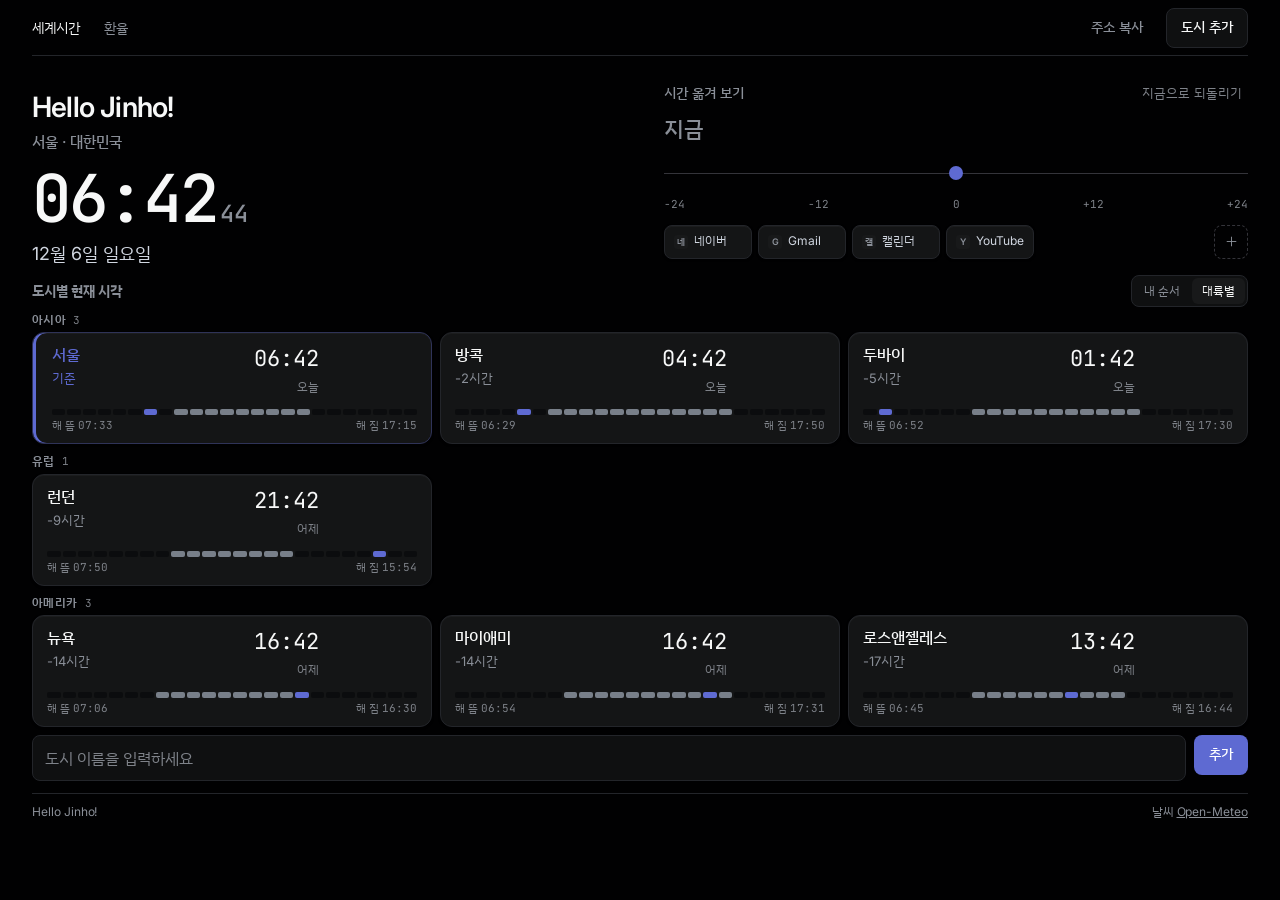
==== commit 9086662f: "Open on the 대륙별 view The toggle defaulted to 내 순서, which renders exactly like the old page, so a ref" ====
--- a/index.html
+++ b/index.html
@@ -77,8 +77,8 @@
         <div class="rail-headrow">
           <h2 class="t-body-sm" id="railHeading">도시별 현재 시각</h2>
           <div class="rail-toggle" id="railToggle" role="group" aria-label="목록 보기 방식">
-            <button type="button" data-mode="mine" aria-pressed="true">내 순서</button>
-            <button type="button" data-mode="cont" aria-pressed="false">대륙별</button>
+            <button type="button" data-mode="mine" aria-pressed="false">내 순서</button>
+            <button type="button" data-mode="cont" aria-pressed="true">대륙별</button>
           </div>
         </div>
         <div class="rail" id="rail"></div>
@@ -169,7 +169,7 @@
     return meta ? (CONT[meta[0].split('/')[0]] || '기타') : '기타';
   }
 
-  var railMode = M.load('railMode', ['mine'])[0] === 'cont' ? 'cont' : 'mine';
+  var railMode = M.load('railMode', ['cont'])[0] === 'mine' ? 'mine' : 'cont';
 
   function cityCard(city, idx) {
       var isRef = idx === 0;
